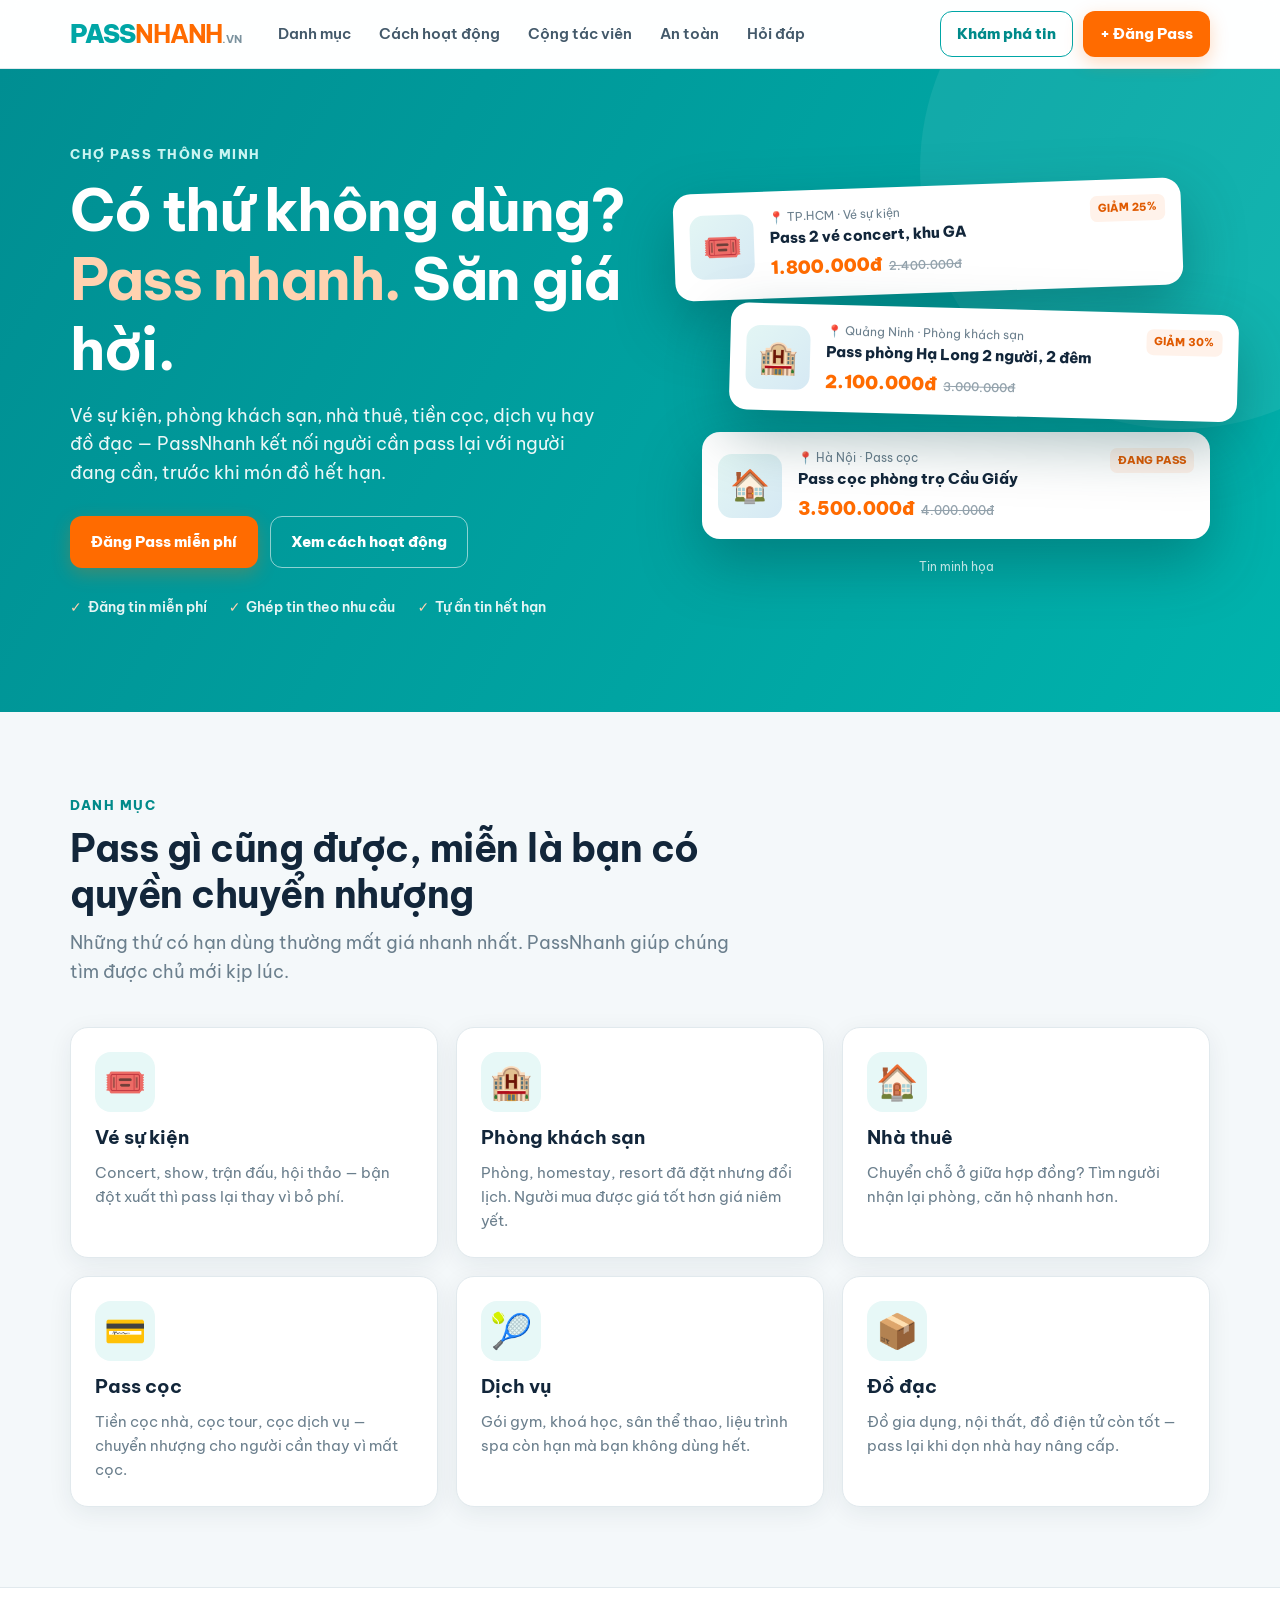
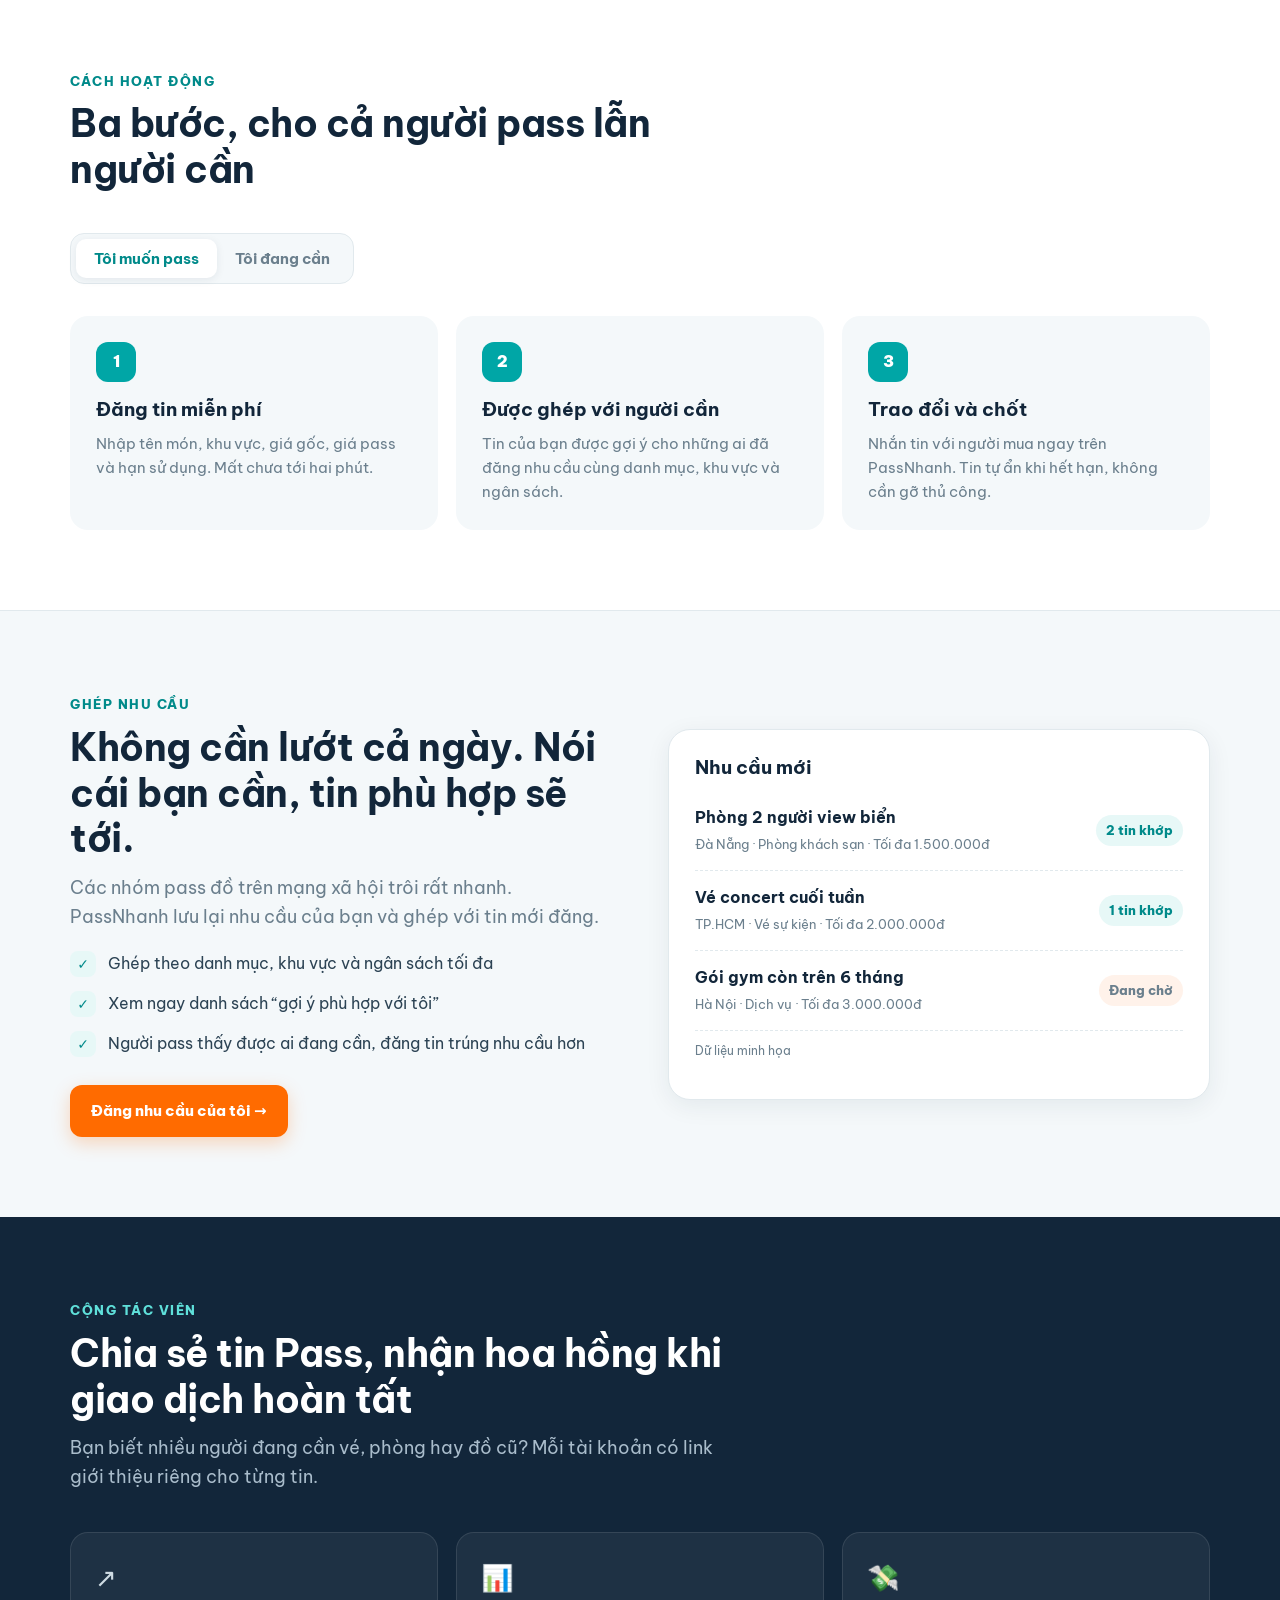
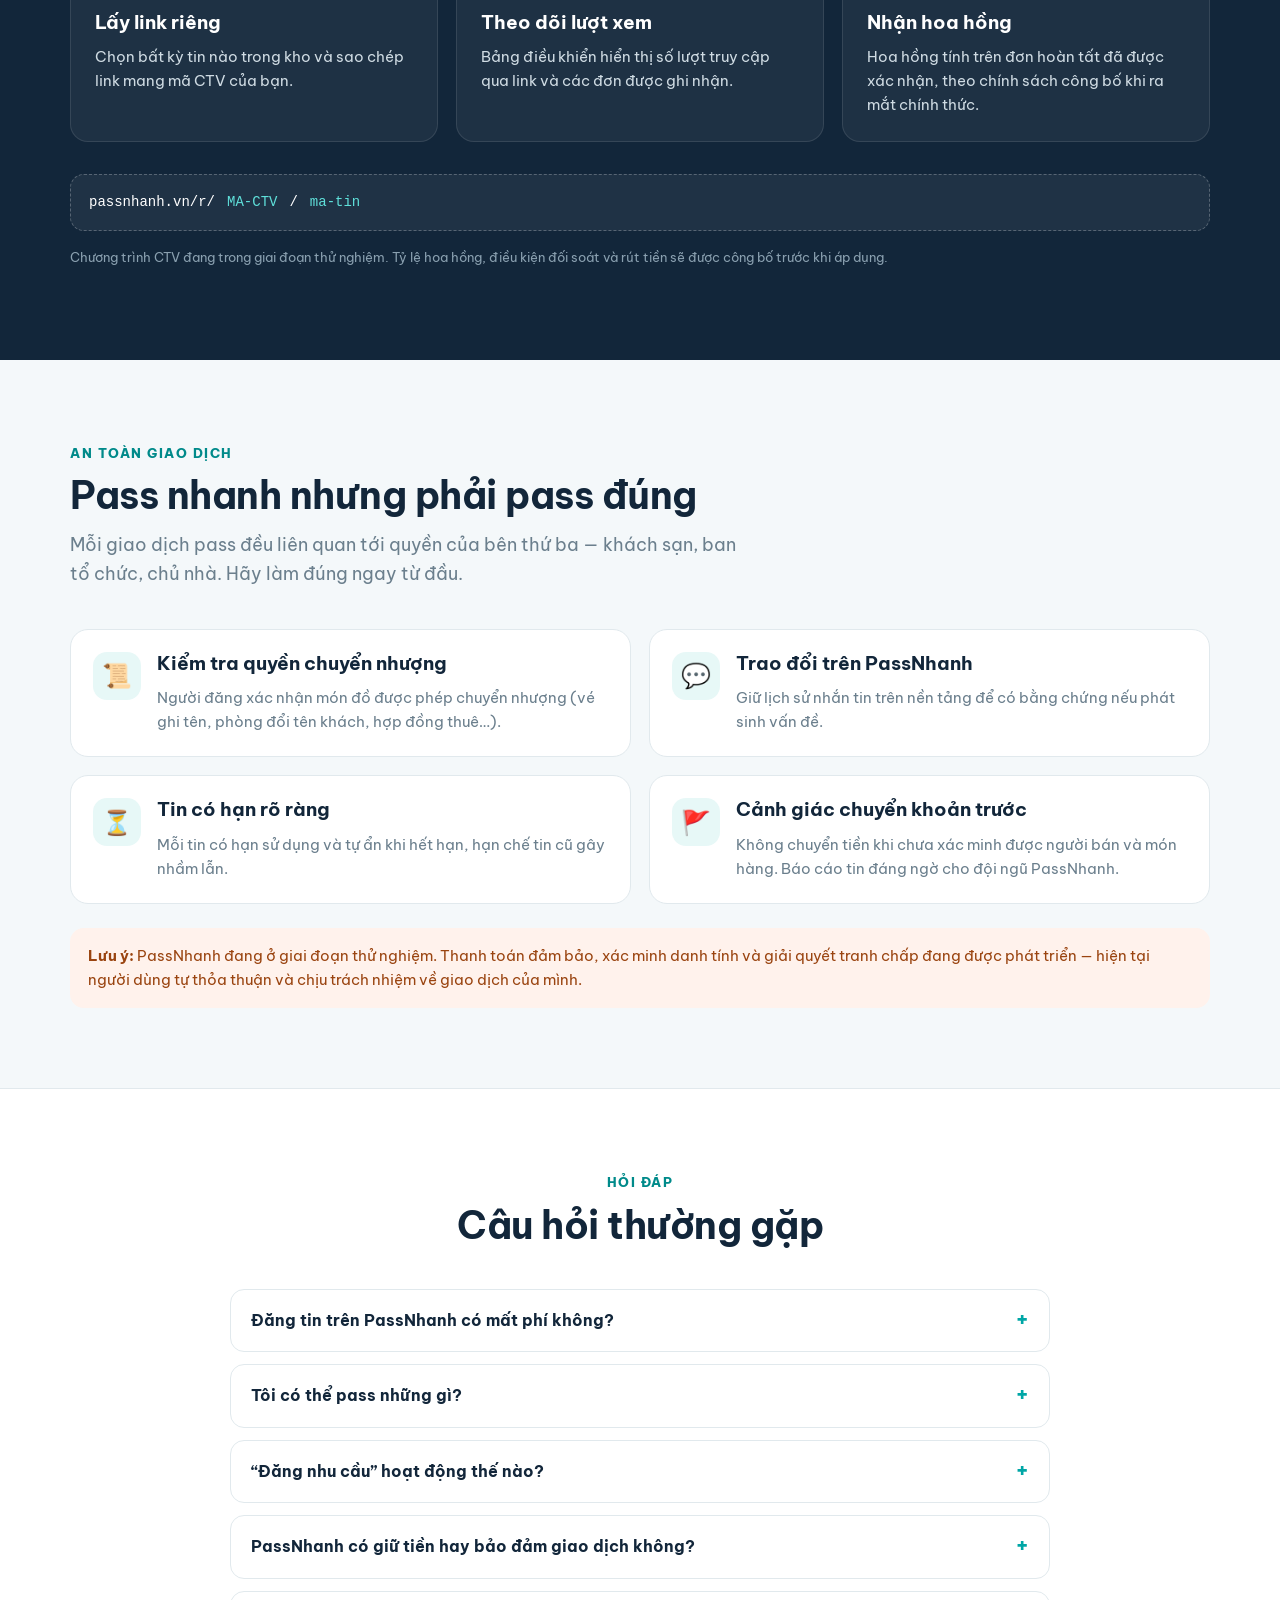
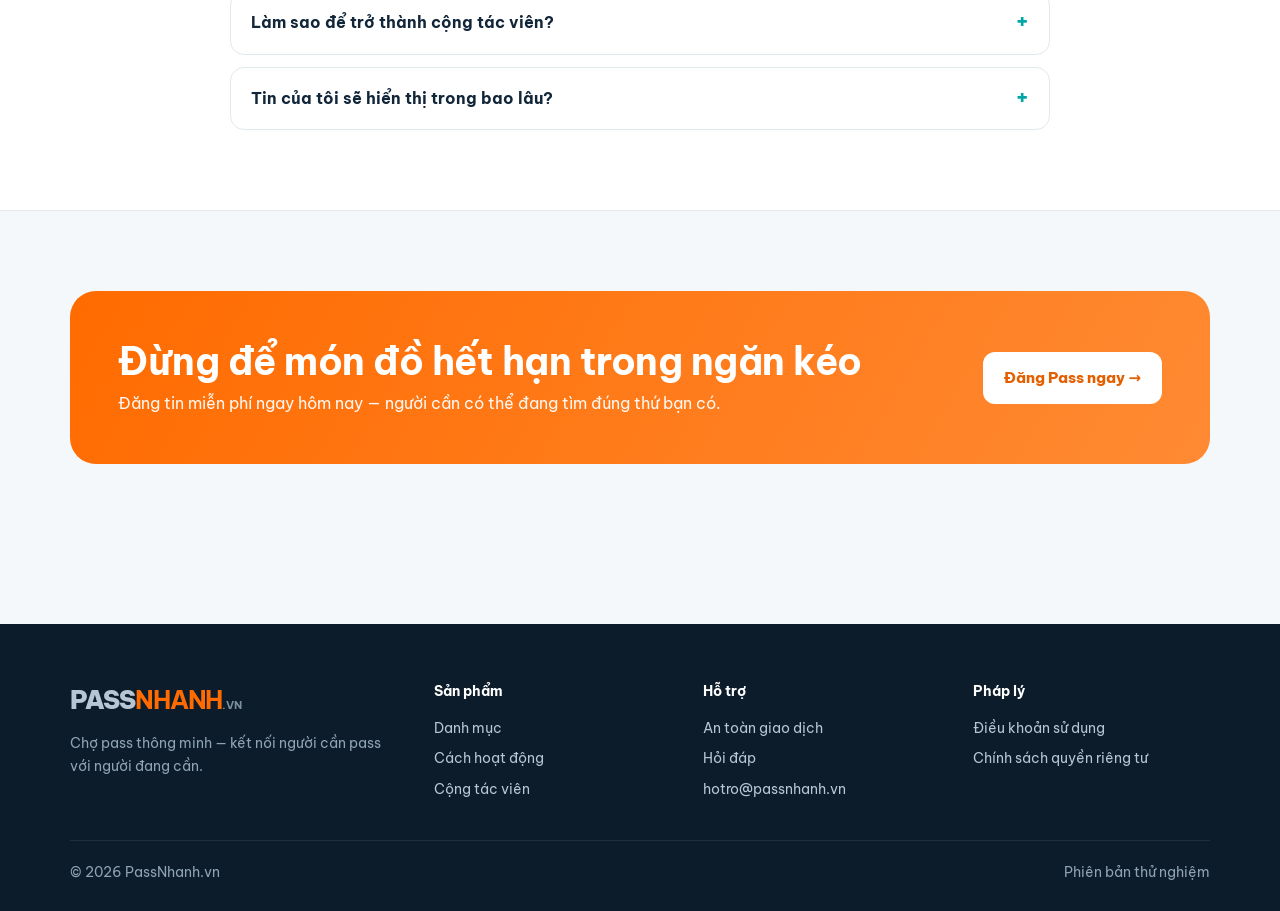
==== index.html @ 40adfe32 "Add PassNhanh.vn landing website (static HTML/CSS/JS) Separate marketing site for passnhanh.vn: home" ====
<!doctype html>
<html lang="vi">
<head>
  <meta charset="utf-8">
  <meta name="viewport" content="width=device-width, initial-scale=1">
  <title>PassNhanh.vn — Có thứ không dùng? Pass nhanh. Săn giá hời.</title>
  <meta name="description" content="PassNhanh.vn là chợ pass thông minh: pass vé sự kiện, phòng khách sạn, nhà thuê, tiền cọc, dịch vụ và đồ đạc. Đăng tin miễn phí, đăng nhu cầu để được ghép tin phù hợp.">
  <meta name="theme-color" content="#00a6a6">
  <link rel="canonical" href="https://passnhanh.vn/">
  <link rel="icon" href="assets/favicon.svg" type="image/svg+xml">

  <meta property="og:type" content="website">
  <meta property="og:locale" content="vi_VN">
  <meta property="og:site_name" content="PassNhanh.vn">
  <meta property="og:title" content="PassNhanh.vn — Có thứ không dùng? Pass nhanh.">
  <meta property="og:description" content="Pass vé, phòng, nhà thuê, tiền cọc, dịch vụ và đồ đạc. Đăng tin miễn phí, săn giá hời.">
  <meta property="og:url" content="https://passnhanh.vn/">

  <link rel="preconnect" href="https://fonts.googleapis.com">
  <link rel="preconnect" href="https://fonts.gstatic.com" crossorigin>
  <link href="https://fonts.googleapis.com/css2?family=Be+Vietnam+Pro:wght@400;600;700;800;900&display=swap" rel="stylesheet">
  <link rel="stylesheet" href="assets/styles.css">

  <script type="application/ld+json">
  {
    "@context": "https://schema.org",
    "@type": "WebSite",
    "name": "PassNhanh.vn",
    "url": "https://passnhanh.vn/",
    "inLanguage": "vi"
  }
  </script>
</head>
<body>

<header class="site-header" id="top">
  <div class="container">
    <a class="logo" href="#top" aria-label="PassNhanh.vn — về đầu trang">PASS<b>NHANH</b><small>.VN</small></a>
    <nav class="nav" id="nav" aria-label="Điều hướng chính">
      <a href="#danh-muc">Danh mục</a>
      <a href="#cach-hoat-dong">Cách hoạt động</a>
      <a href="#ctv">Cộng tác viên</a>
      <a href="#an-toan">An toàn</a>
      <a href="#hoi-dap">Hỏi đáp</a>
      <a class="btn btn-primary nav-cta js-app-link" data-path="/" href="#">Vào chợ Pass</a>
    </nav>
    <div class="header-cta">
      <a class="btn btn-outline js-app-link" data-path="/" href="#">Khám phá tin</a>
      <a class="btn btn-primary js-app-link" data-path="/" href="#">+ Đăng Pass</a>
    </div>
    <button class="menu-toggle" id="menuToggle" aria-label="Mở menu" aria-expanded="false" aria-controls="nav">
      <svg width="26" height="26" viewBox="0 0 24 24" fill="none" stroke="currentColor" stroke-width="2" stroke-linecap="round"><path d="M4 7h16M4 12h16M4 17h16"/></svg>
    </button>
  </div>
</header>

<main>
  <!-- Hero -->
  <section class="hero">
    <div class="container">
      <div>
        <span class="eyebrow">Chợ pass thông minh</span>
        <h1>Có thứ không dùng?<br><span>Pass nhanh.</span> Săn giá hời.</h1>
        <p class="lead">Vé sự kiện, phòng khách sạn, nhà thuê, tiền cọc, dịch vụ hay đồ đạc — PassNhanh kết nối người cần pass lại với người đang cần, trước khi món đồ hết hạn.</p>
        <div class="hero-actions">
          <a class="btn btn-primary js-app-link" data-path="/" href="#">Đăng Pass miễn phí</a>
          <a class="btn btn-ghost-light" href="#cach-hoat-dong">Xem cách hoạt động</a>
        </div>
        <ul class="hero-points">
          <li>Đăng tin miễn phí</li>
          <li>Ghép tin theo nhu cầu</li>
          <li>Tự ẩn tin hết hạn</li>
        </ul>
      </div>

      <div class="hero-visual" aria-hidden="true">
        <div class="mock-card tilt">
          <div class="mock-row">
            <div class="mock-icon">🎟️</div>
            <div>
              <div class="mock-meta">📍 TP.HCM · Vé sự kiện</div>
              <div class="mock-title">Pass 2 vé concert, khu GA</div>
              <div class="mock-price">1.800.000đ<s>2.400.000đ</s></div>
            </div>
            <span class="mock-badge">GIẢM 25%</span>
          </div>
        </div>
        <div class="mock-card tilt2">
          <div class="mock-row">
            <div class="mock-icon">🏨</div>
            <div>
              <div class="mock-meta">📍 Quảng Ninh · Phòng khách sạn</div>
              <div class="mock-title">Pass phòng Hạ Long 2 người, 2 đêm</div>
              <div class="mock-price">2.100.000đ<s>3.000.000đ</s></div>
            </div>
            <span class="mock-badge">GIẢM 30%</span>
          </div>
        </div>
        <div class="mock-card">
          <div class="mock-row">
            <div class="mock-icon">🏠</div>
            <div>
              <div class="mock-meta">📍 Hà Nội · Pass cọc</div>
              <div class="mock-title">Pass cọc phòng trọ Cầu Giấy</div>
              <div class="mock-price">3.500.000đ<s>4.000.000đ</s></div>
            </div>
            <span class="mock-badge">ĐANG PASS</span>
          </div>
        </div>
        <p class="mock-note">Tin minh họa</p>
      </div>
    </div>
  </section>

  <!-- Categories -->
  <section class="section" id="danh-muc">
    <div class="container">
      <div class="section-head">
        <span class="eyebrow">Danh mục</span>
        <h2>Pass gì cũng được, miễn là bạn có quyền chuyển nhượng</h2>
        <p class="lead">Những thứ có hạn dùng thường mất giá nhanh nhất. PassNhanh giúp chúng tìm được chủ mới kịp lúc.</p>
      </div>
      <div class="cat-grid">
        <article class="cat-card">
          <div class="cat-emoji">🎟️</div>
          <h3>Vé sự kiện</h3>
          <p>Concert, show, trận đấu, hội thảo — bận đột xuất thì pass lại thay vì bỏ phí.</p>
        </article>
        <article class="cat-card">
          <div class="cat-emoji">🏨</div>
          <h3>Phòng khách sạn</h3>
          <p>Phòng, homestay, resort đã đặt nhưng đổi lịch. Người mua được giá tốt hơn giá niêm yết.</p>
        </article>
        <article class="cat-card">
          <div class="cat-emoji">🏠</div>
          <h3>Nhà thuê</h3>
          <p>Chuyển chỗ ở giữa hợp đồng? Tìm người nhận lại phòng, căn hộ nhanh hơn.</p>
        </article>
        <article class="cat-card">
          <div class="cat-emoji">💳</div>
          <h3>Pass cọc</h3>
          <p>Tiền cọc nhà, cọc tour, cọc dịch vụ — chuyển nhượng cho người cần thay vì mất cọc.</p>
        </article>
        <article class="cat-card">
          <div class="cat-emoji">🎾</div>
          <h3>Dịch vụ</h3>
          <p>Gói gym, khoá học, sân thể thao, liệu trình spa còn hạn mà bạn không dùng hết.</p>
        </article>
        <article class="cat-card">
          <div class="cat-emoji">📦</div>
          <h3>Đồ đạc</h3>
          <p>Đồ gia dụng, nội thất, đồ điện tử còn tốt — pass lại khi dọn nhà hay nâng cấp.</p>
        </article>
      </div>
    </div>
  </section>

  <!-- How it works -->
  <section class="section section-alt" id="cach-hoat-dong">
    <div class="container">
      <div class="section-head">
        <span class="eyebrow">Cách hoạt động</span>
        <h2>Ba bước, cho cả người pass lẫn người cần</h2>
      </div>
      <div class="tabs" role="tablist" aria-label="Vai trò">
        <button class="tab" role="tab" id="tab-seller" aria-selected="true" aria-controls="panel-seller">Tôi muốn pass</button>
        <button class="tab" role="tab" id="tab-buyer" aria-selected="false" aria-controls="panel-buyer" tabindex="-1">Tôi đang cần</button>
      </div>
      <div class="steps" role="tabpanel" id="panel-seller" aria-labelledby="tab-seller">
        <div class="step">
          <h3>Đăng tin miễn phí</h3>
          <p>Nhập tên món, khu vực, giá gốc, giá pass và hạn sử dụng. Mất chưa tới hai phút.</p>
        </div>
        <div class="step">
          <h3>Được ghép với người cần</h3>
          <p>Tin của bạn được gợi ý cho những ai đã đăng nhu cầu cùng danh mục, khu vực và ngân sách.</p>
        </div>
        <div class="step">
          <h3>Trao đổi và chốt</h3>
          <p>Nhắn tin với người mua ngay trên PassNhanh. Tin tự ẩn khi hết hạn, không cần gỡ thủ công.</p>
        </div>
      </div>
      <div class="steps" role="tabpanel" id="panel-buyer" aria-labelledby="tab-buyer" hidden>
        <div class="step">
          <h3>Tìm theo danh mục</h3>
          <p>Lọc theo loại, khu vực và giá. Mỗi tin hiển thị rõ giá gốc, giá pass và mức giảm.</p>
        </div>
        <div class="step">
          <h3>Đăng “Tôi đang cần”</h3>
          <p>Chưa thấy món ưng ý? Để lại nhu cầu và ngân sách — hệ thống sẽ gợi ý khi có tin khớp.</p>
        </div>
        <div class="step">
          <h3>Kiểm tra rồi nhận</h3>
          <p>Hỏi kỹ người bán, xác nhận điều kiện chuyển nhượng trước khi giao dịch.</p>
        </div>
      </div>
    </div>
  </section>

  <!-- Demand matching -->
  <section class="section">
    <div class="container split">
      <div>
        <span class="eyebrow">Ghép nhu cầu</span>
        <h2>Không cần lướt cả ngày. Nói cái bạn cần, tin phù hợp sẽ tới.</h2>
        <p class="lead">Các nhóm pass đồ trên mạng xã hội trôi rất nhanh. PassNhanh lưu lại nhu cầu của bạn và ghép với tin mới đăng.</p>
        <ul class="check-list">
          <li>Ghép theo danh mục, khu vực và ngân sách tối đa</li>
          <li>Xem ngay danh sách “gợi ý phù hợp với tôi”</li>
          <li>Người pass thấy được ai đang cần, đăng tin trúng nhu cầu hơn</li>
        </ul>
        <a class="btn btn-primary js-app-link" data-path="/" href="#">Đăng nhu cầu của tôi →</a>
      </div>
      <div class="panel" aria-label="Ví dụ nhu cầu">
        <h3>Nhu cầu mới</h3>
        <div class="demand-item">
          <div><strong>Phòng 2 người view biển</strong><span>Đà Nẵng · Phòng khách sạn · Tối đa 1.500.000đ</span></div>
          <span class="match-pill ok">2 tin khớp</span>
        </div>
        <div class="demand-item">
          <div><strong>Vé concert cuối tuần</strong><span>TP.HCM · Vé sự kiện · Tối đa 2.000.000đ</span></div>
          <span class="match-pill ok">1 tin khớp</span>
        </div>
        <div class="demand-item">
          <div><strong>Gói gym còn trên 6 tháng</strong><span>Hà Nội · Dịch vụ · Tối đa 3.000.000đ</span></div>
          <span class="match-pill">Đang chờ</span>
        </div>
        <p class="mock-meta" style="margin-top:10px">Dữ liệu minh họa</p>
      </div>
    </div>
  </section>

  <!-- Affiliate -->
  <section class="section aff" id="ctv">
    <div class="container">
      <div class="section-head">
        <span class="eyebrow">Cộng tác viên</span>
        <h2>Chia sẻ tin Pass, nhận hoa hồng khi giao dịch hoàn tất</h2>
        <p class="lead">Bạn biết nhiều người đang cần vé, phòng hay đồ cũ? Mỗi tài khoản có link giới thiệu riêng cho từng tin.</p>
      </div>
      <div class="aff-grid">
        <div class="aff-card">
          <div class="aff-icon">↗</div>
          <h3>Lấy link riêng</h3>
          <p>Chọn bất kỳ tin nào trong kho và sao chép link mang mã CTV của bạn.</p>
        </div>
        <div class="aff-card">
          <div class="aff-icon">📊</div>
          <h3>Theo dõi lượt xem</h3>
          <p>Bảng điều khiển hiển thị số lượt truy cập qua link và các đơn được ghi nhận.</p>
        </div>
        <div class="aff-card">
          <div class="aff-icon">💸</div>
          <h3>Nhận hoa hồng</h3>
          <p>Hoa hồng tính trên đơn hoàn tất đã được xác nhận, theo chính sách công bố khi ra mắt chính thức.</p>
        </div>
      </div>
      <div class="linkbox">passnhanh.vn/r/<span>MA-CTV</span>/<span>ma-tin</span></div>
      <p class="fineprint">Chương trình CTV đang trong giai đoạn thử nghiệm. Tỷ lệ hoa hồng, điều kiện đối soát và rút tiền sẽ được công bố trước khi áp dụng.</p>
    </div>
  </section>

  <!-- Safety -->
  <section class="section" id="an-toan">
    <div class="container">
      <div class="section-head">
        <span class="eyebrow">An toàn giao dịch</span>
        <h2>Pass nhanh nhưng phải pass đúng</h2>
        <p class="lead">Mỗi giao dịch pass đều liên quan tới quyền của bên thứ ba — khách sạn, ban tổ chức, chủ nhà. Hãy làm đúng ngay từ đầu.</p>
      </div>
      <div class="safety-grid">
        <div class="safety-card">
          <div class="ico">📜</div>
          <div><h3>Kiểm tra quyền chuyển nhượng</h3><p>Người đăng xác nhận món đồ được phép chuyển nhượng (vé ghi tên, phòng đổi tên khách, hợp đồng thuê…).</p></div>
        </div>
        <div class="safety-card">
          <div class="ico">💬</div>
          <div><h3>Trao đổi trên PassNhanh</h3><p>Giữ lịch sử nhắn tin trên nền tảng để có bằng chứng nếu phát sinh vấn đề.</p></div>
        </div>
        <div class="safety-card">
          <div class="ico">⏳</div>
          <div><h3>Tin có hạn rõ ràng</h3><p>Mỗi tin có hạn sử dụng và tự ẩn khi hết hạn, hạn chế tin cũ gây nhầm lẫn.</p></div>
        </div>
        <div class="safety-card">
          <div class="ico">🚩</div>
          <div><h3>Cảnh giác chuyển khoản trước</h3><p>Không chuyển tiền khi chưa xác minh được người bán và món hàng. Báo cáo tin đáng ngờ cho đội ngũ PassNhanh.</p></div>
        </div>
      </div>
      <div class="notice"><strong>Lưu ý:</strong> PassNhanh đang ở giai đoạn thử nghiệm. Thanh toán đảm bảo, xác minh danh tính và giải quyết tranh chấp đang được phát triển — hiện tại người dùng tự thỏa thuận và chịu trách nhiệm về giao dịch của mình.</div>
    </div>
  </section>

  <!-- FAQ -->
  <section class="section section-alt" id="hoi-dap">
    <div class="container">
      <div class="section-head center">
        <span class="eyebrow">Hỏi đáp</span>
        <h2>Câu hỏi thường gặp</h2>
      </div>
      <div class="faq">
        <details>
          <summary>Đăng tin trên PassNhanh có mất phí không?</summary>
          <p>Không. Đăng tin pass và đăng nhu cầu đều miễn phí.</p>
        </details>
        <details>
          <summary>Tôi có thể pass những gì?</summary>
          <p>Vé sự kiện, phòng khách sạn, nhà thuê, tiền cọc, dịch vụ còn hạn và đồ đạc — với điều kiện bạn sở hữu hoặc được chủ sở hữu cho phép, và món đó được phép chuyển nhượng theo điều khoản của bên cung cấp.</p>
        </details>
        <details>
          <summary>“Đăng nhu cầu” hoạt động thế nào?</summary>
          <p>Bạn chọn danh mục, khu vực và ngân sách tối đa. Khi có tin cùng danh mục, cùng khu vực và nằm trong ngân sách, tin đó sẽ xuất hiện trong mục gợi ý phù hợp của bạn.</p>
        </details>
        <details>
          <summary>PassNhanh có giữ tiền hay bảo đảm giao dịch không?</summary>
          <p>Chưa. Ở giai đoạn thử nghiệm, PassNhanh chỉ kết nối người mua và người bán. Thanh toán đảm bảo đang được phát triển và sẽ được thông báo khi sẵn sàng.</p>
        </details>
        <details>
          <summary>Làm sao để trở thành cộng tác viên?</summary>
          <p>Tạo tài khoản, vào mục CTV / Affiliate để lấy link giới thiệu riêng cho từng tin. Chính sách hoa hồng chính thức sẽ được công bố trước khi áp dụng.</p>
        </details>
        <details>
          <summary>Tin của tôi sẽ hiển thị trong bao lâu?</summary>
          <p>Đến hạn sử dụng / hạn đăng bạn chọn khi tạo tin. Sau thời điểm đó tin tự động ẩn khỏi kết quả tìm kiếm.</p>
        </details>
      </div>
    </div>
  </section>

  <!-- CTA -->
  <section class="section">
    <div class="container">
      <div class="cta-band">
        <div>
          <h2>Đừng để món đồ hết hạn trong ngăn kéo</h2>
          <p>Đăng tin miễn phí ngay hôm nay — người cần có thể đang tìm đúng thứ bạn có.</p>
        </div>
        <a class="btn btn-light js-app-link" data-path="/" href="#">Đăng Pass ngay →</a>
      </div>
    </div>
  </section>
</main>

<footer class="site-footer">
  <div class="container">
    <div class="footer-grid">
      <div>
        <a class="logo" href="#top">PASS<b>NHANH</b><small>.VN</small></a>
        <p style="margin-top:12px">Chợ pass thông minh — kết nối người cần pass với người đang cần.</p>
      </div>
      <div>
        <h4>Sản phẩm</h4>
        <ul>
          <li><a href="#danh-muc">Danh mục</a></li>
          <li><a href="#cach-hoat-dong">Cách hoạt động</a></li>
          <li><a href="#ctv">Cộng tác viên</a></li>
        </ul>
      </div>
      <div>
        <h4>Hỗ trợ</h4>
        <ul>
          <li><a href="#an-toan">An toàn giao dịch</a></li>
          <li><a href="#hoi-dap">Hỏi đáp</a></li>
          <li><a href="mailto:hotro@passnhanh.vn">hotro@passnhanh.vn</a></li>
        </ul>
      </div>
      <div>
        <h4>Pháp lý</h4>
        <ul>
          <li><a href="dieu-khoan.html">Điều khoản sử dụng</a></li>
          <li><a href="quyen-rieng-tu.html">Chính sách quyền riêng tư</a></li>
        </ul>
      </div>
    </div>
    <div class="footer-bottom">
      <span>© <span id="year">2026</span> PassNhanh.vn</span>
      <span>Phiên bản thử nghiệm</span>
    </div>
  </div>
</footer>

<script src="assets/main.js" defer></script>
</body>
</html>
---- assets/styles.css ----
:root {
  --teal: #00a6a6;
  --teal-dark: #008a8a;
  --teal-soft: #e7f8f7;
  --dark: #12263a;
  --text: #2c4354;
  --muted: #6b7f8d;
  --orange: #ff6b00;
  --orange-dark: #e55f00;
  --bg: #f4f8fa;
  --card: #ffffff;
  --line: #e1e9ed;
  --radius: 18px;
  --shadow: 0 6px 24px rgba(21, 43, 59, 0.07);
  --max: 1180px;
}

* { box-sizing: border-box; }
html { scroll-behavior: smooth; scroll-padding-top: 80px; }
body {
  margin: 0;
  font-family: "Be Vietnam Pro", Inter, system-ui, "Segoe UI", Arial, sans-serif;
  color: var(--text);
  background: var(--bg);
  line-height: 1.6;
  -webkit-font-smoothing: antialiased;
}
img, svg { max-width: 100%; display: block; }
a { color: var(--teal-dark); }
h1, h2, h3 { color: var(--dark); line-height: 1.2; margin: 0 0 12px; }
h2 { font-size: clamp(26px, 3.4vw, 38px); letter-spacing: -0.5px; }
h3 { font-size: 19px; }
p { margin: 0 0 12px; }

.container { max-width: var(--max); margin: 0 auto; padding: 0 20px; }
.section { padding: 80px 0; }
.section-alt { background: #fff; border-top: 1px solid var(--line); border-bottom: 1px solid var(--line); }
.section-head { max-width: 680px; margin-bottom: 40px; }
.section-head.center { margin-left: auto; margin-right: auto; text-align: center; }
.eyebrow {
  display: inline-block;
  font-size: 13px; font-weight: 800; letter-spacing: 1.5px; text-transform: uppercase;
  color: var(--teal-dark); margin-bottom: 10px;
}
.lead { font-size: 18px; color: var(--muted); }

/* Buttons */
.btn {
  display: inline-flex; align-items: center; justify-content: center; gap: 8px;
  border-radius: 12px; padding: 13px 20px; font-weight: 800; font-size: 15px;
  text-decoration: none; border: 1px solid transparent; cursor: pointer;
  transition: background .15s, transform .15s, box-shadow .15s;
  font-family: inherit;
}
.btn:hover { transform: translateY(-1px); }
.btn-primary { background: var(--orange); color: #fff; box-shadow: 0 6px 18px rgba(255, 107, 0, .25); }
.btn-primary:hover { background: var(--orange-dark); }
.btn-outline { background: #fff; color: var(--teal-dark); border-color: var(--teal); }
.btn-outline:hover { background: var(--teal-soft); }
.btn-light { background: #fff; color: var(--dark); }
.btn-ghost-light { background: transparent; color: #fff; border-color: rgba(255,255,255,.55); }
.btn-ghost-light:hover { background: rgba(255,255,255,.1); }

/* Header */
.site-header {
  position: sticky; top: 0; z-index: 20;
  background: rgba(255, 255, 255, .92);
  backdrop-filter: saturate(160%) blur(10px);
  border-bottom: 1px solid var(--line);
}
.site-header .container { display: flex; align-items: center; gap: 24px; height: 68px; }
.logo { font-size: 25px; font-weight: 900; letter-spacing: -1.2px; color: var(--teal); text-decoration: none; white-space: nowrap; }
.logo b { color: var(--orange); }
.logo small { font-size: 11px; color: #7b929e; letter-spacing: 0; font-weight: 700; }
.nav { display: flex; gap: 4px; flex: 1; }
.nav a { color: #43596a; text-decoration: none; padding: 8px 12px; border-radius: 10px; font-weight: 600; font-size: 15px; }
.nav a:hover { background: var(--teal-soft); color: var(--teal-dark); }
.nav .nav-cta { display: none; }
.header-cta { display: flex; gap: 10px; }
.header-cta .btn { padding: 10px 16px; }
.menu-toggle { display: none; margin-left: auto; background: none; border: 0; padding: 8px; cursor: pointer; color: var(--dark); }

/* Hero */
.hero { background: linear-gradient(120deg, #008e92 0%, #00b3ad 100%); color: #fff; overflow: hidden; position: relative; }
.hero::after {
  content: ""; position: absolute; right: -160px; top: -160px; width: 520px; height: 520px;
  border-radius: 50%; background: rgba(255,255,255,.07); pointer-events: none;
}
.hero .container { display: grid; grid-template-columns: 1.15fr 1fr; gap: 48px; align-items: center; padding-top: 72px; padding-bottom: 80px; position: relative; z-index: 1; }
.hero .eyebrow { color: #c9f4f1; }
.hero h1 { color: #fff; font-size: clamp(34px, 5vw, 58px); letter-spacing: -1.5px; margin-bottom: 18px; }
.hero h1 span { color: #ffd2b0; }
.hero p.lead { color: rgba(255,255,255,.92); max-width: 540px; }
.hero-actions { display: flex; gap: 12px; flex-wrap: wrap; margin-top: 28px; }
.hero-points { display: flex; gap: 22px; flex-wrap: wrap; margin-top: 28px; padding: 0; list-style: none; font-size: 14px; font-weight: 600; color: rgba(255,255,255,.9); }
.hero-points li::before { content: "✓"; margin-right: 6px; color: #ffd2b0; font-weight: 900; }

.hero-visual { position: relative; }
.mock-card {
  background: #fff; color: var(--text); border-radius: var(--radius); box-shadow: 0 24px 60px rgba(0, 60, 64, .35);
  overflow: hidden;
}
.mock-card + .mock-card { margin-top: 16px; }
.mock-card.tilt { transform: rotate(-2deg) translateX(-28px); }
.mock-card.tilt2 { transform: rotate(1.5deg) translateX(28px); }
.mock-row { display: flex; gap: 16px; align-items: center; padding: 16px; }
.mock-icon { width: 64px; height: 64px; border-radius: 14px; background: linear-gradient(135deg, #e3f6f4, #d6e9f4); display: grid; place-items: center; font-size: 32px; flex: none; }
.mock-row > div:not(.mock-icon) { min-width: 0; }
.mock-meta { font-size: 12px; color: var(--muted); }
.mock-title { font-weight: 800; color: var(--dark); font-size: 15px; line-height: 1.3; margin: 2px 0 6px; }
.mock-price { font-weight: 900; color: var(--orange); font-size: 18px; }
.mock-price s { color: #93a2ac; font-weight: 500; font-size: 12px; margin-left: 6px; }
.mock-badge { margin-left: auto; align-self: flex-start; background: #fff2ea; color: #e05a00; font-size: 11px; font-weight: 800; padding: 4px 8px; border-radius: 7px; white-space: nowrap; }
.mock-note { text-align: center; font-size: 12px; color: rgba(255,255,255,.75); margin-top: 18px; }

/* Categories */
.cat-grid { display: grid; grid-template-columns: repeat(3, 1fr); gap: 18px; }
.cat-card {
  background: var(--card); border: 1px solid var(--line); border-radius: var(--radius);
  padding: 24px; box-shadow: var(--shadow); transition: transform .15s, border-color .15s;
}
.cat-card:hover { transform: translateY(-3px); border-color: var(--teal); }
.cat-emoji { font-size: 34px; width: 60px; height: 60px; display: grid; place-items: center; border-radius: 16px; background: var(--teal-soft); margin-bottom: 14px; }
.cat-card p { color: var(--muted); font-size: 15px; margin: 0; }

/* How it works */
.tabs { display: inline-flex; background: var(--bg); border: 1px solid var(--line); border-radius: 14px; padding: 5px; margin-bottom: 32px; }
.tab { border: 0; background: transparent; padding: 10px 18px; border-radius: 10px; font-weight: 700; color: var(--muted); cursor: pointer; font-family: inherit; font-size: 15px; }
.tab[aria-selected="true"] { background: #fff; color: var(--teal-dark); box-shadow: 0 2px 8px rgba(21,43,59,.08); }
.steps { display: grid; grid-template-columns: repeat(3, 1fr); gap: 18px; counter-reset: step; }
.steps[hidden] { display: none; }
.step { background: var(--bg); border-radius: var(--radius); padding: 26px; position: relative; }
.step::before {
  counter-increment: step; content: counter(step);
  display: grid; place-items: center; width: 40px; height: 40px; border-radius: 12px;
  background: var(--teal); color: #fff; font-weight: 900; margin-bottom: 16px;
}
.step p { color: var(--muted); font-size: 15px; margin: 0; }

/* Feature split */
.split { display: grid; grid-template-columns: 1fr 1fr; gap: 56px; align-items: center; }
.check-list { list-style: none; padding: 0; margin: 20px 0 28px; display: grid; gap: 14px; }
.check-list li { display: flex; gap: 12px; }
.check-list li::before {
  content: "✓"; flex: none; width: 26px; height: 26px; border-radius: 8px; display: grid; place-items: center;
  background: var(--teal-soft); color: var(--teal-dark); font-weight: 900; font-size: 14px;
}
.panel { background: #fff; border: 1px solid var(--line); border-radius: 22px; padding: 26px; box-shadow: var(--shadow); }
.demand-item { display: flex; justify-content: space-between; gap: 12px; padding: 14px 0; border-bottom: 1px dashed var(--line); }
.demand-item:last-child { border-bottom: 0; }
.demand-item strong { color: var(--dark); display: block; }
.demand-item span { font-size: 13px; color: var(--muted); }
.match-pill { align-self: center; white-space: nowrap; font-size: 12px; font-weight: 800; padding: 5px 10px; border-radius: 20px; background: #fff2ea; color: #e05a00; }
.match-pill.ok { background: var(--teal-soft); color: var(--teal-dark); }

/* Affiliate */
.aff { background: var(--dark); color: #cfdbe3; }
.aff h2 { color: #fff; }
.aff .eyebrow { color: #5fe0da; }
.aff .lead { color: #a9bccb; }
.aff-grid { display: grid; grid-template-columns: repeat(3, 1fr); gap: 18px; margin-top: 8px; }
.aff-card { background: rgba(255,255,255,.05); border: 1px solid rgba(255,255,255,.1); border-radius: var(--radius); padding: 24px; }
.aff-card h3 { color: #fff; }
.aff-card p { font-size: 15px; margin: 0; }
.aff-icon { font-size: 26px; margin-bottom: 12px; }
.linkbox { margin-top: 32px; display: flex; gap: 12px; align-items: center; flex-wrap: wrap; background: rgba(255,255,255,.06); border: 1px dashed rgba(255,255,255,.25); border-radius: 14px; padding: 16px 18px; font-family: ui-monospace, Consolas, monospace; font-size: 14px; color: #fff; }
.linkbox span { color: #5fe0da; }
.aff .fineprint { font-size: 13px; color: #8aa0b0; margin-top: 16px; }

/* Safety */
.safety-grid { display: grid; grid-template-columns: repeat(2, 1fr); gap: 18px; }
.safety-card { display: flex; gap: 16px; background: #fff; border: 1px solid var(--line); border-radius: var(--radius); padding: 22px; }
.safety-card .ico { flex: none; font-size: 24px; width: 48px; height: 48px; border-radius: 14px; display: grid; place-items: center; background: var(--teal-soft); }
.safety-card p { color: var(--muted); font-size: 15px; margin: 0; }
.notice { margin-top: 24px; padding: 16px 18px; border-radius: 14px; background: #fff2ec; color: #9a4410; font-size: 15px; }

/* FAQ */
.faq { max-width: 820px; margin: 0 auto; display: grid; gap: 12px; }
.faq details { background: #fff; border: 1px solid var(--line); border-radius: 14px; padding: 4px 20px; }
.faq details[open] { border-color: var(--teal); }
.faq summary { cursor: pointer; list-style: none; font-weight: 700; color: var(--dark); padding: 14px 0; display: flex; justify-content: space-between; gap: 16px; }
.faq summary::-webkit-details-marker { display: none; }
.faq summary::after { content: "+"; font-size: 22px; line-height: 1; color: var(--teal); transition: transform .2s; }
.faq details[open] summary::after { transform: rotate(45deg); }
.faq details p { color: var(--muted); padding-bottom: 8px; }

/* CTA */
.cta-band { background: linear-gradient(120deg, #ff6b00, #ff8a33); color: #fff; border-radius: 26px; padding: 48px; display: flex; justify-content: space-between; align-items: center; gap: 28px; flex-wrap: wrap; }
.cta-band h2 { color: #fff; margin-bottom: 6px; }
.cta-band p { margin: 0; opacity: .95; }
.cta-band .btn-light { color: var(--orange-dark); }

/* Footer */
.site-footer { background: #0d1c2b; color: #8ea3b3; padding: 56px 0 28px; margin-top: 80px; font-size: 14px; }
.footer-grid { display: grid; grid-template-columns: 1.4fr 1fr 1fr 1fr; gap: 32px; }
.site-footer h4 { color: #fff; font-size: 14px; margin: 0 0 14px; }
.site-footer ul { list-style: none; padding: 0; margin: 0; display: grid; gap: 8px; }
.site-footer a { color: #b6c6d2; text-decoration: none; }
.site-footer a:hover { color: #fff; }
.footer-bottom { border-top: 1px solid rgba(255,255,255,.08); margin-top: 40px; padding-top: 20px; display: flex; justify-content: space-between; gap: 12px; flex-wrap: wrap; }

/* Legal pages */
.doc { max-width: 820px; margin: 0 auto; padding: 56px 20px 0; }
.doc h1 { font-size: clamp(30px, 4vw, 42px); }
.doc h2 { font-size: 22px; margin-top: 32px; }
.doc .draft { background: #fff7e6; border: 1px solid #ffd99a; color: #8a5a00; padding: 14px 16px; border-radius: 12px; margin: 20px 0 28px; }
.doc li { margin-bottom: 6px; }

/* Responsive */
@media (max-width: 960px) {
  .nav, .header-cta { display: none; }
  .menu-toggle { display: block; }
  .site-header.open .nav {
    display: flex; flex-direction: column; position: absolute; top: 68px; left: 0; right: 0;
    background: #fff; padding: 12px 20px 20px; border-bottom: 1px solid var(--line); box-shadow: var(--shadow);
  }
  .site-header.open .nav .nav-cta { display: flex; margin-top: 8px; color: #fff; }
  .hero .container { grid-template-columns: minmax(0, 1fr); padding-top: 48px; padding-bottom: 56px; }
  .hero-visual { max-width: 460px; }
  .split { grid-template-columns: 1fr; gap: 32px; }
  .cat-grid, .aff-grid { grid-template-columns: repeat(2, 1fr); }
  .steps { grid-template-columns: 1fr; }
  .footer-grid { grid-template-columns: 1fr 1fr; }
}
@media (max-width: 600px) {
  .section { padding: 56px 0; }
  .container { padding: 0 16px; }
  .cat-grid, .aff-grid, .safety-grid { grid-template-columns: 1fr; }
  .mock-card.tilt, .mock-card.tilt2 { transform: none; }
  .mock-badge { display: none; }
  .hero-actions .btn { flex: 1 1 100%; }
  .tabs { display: flex; }
  .tab { flex: 1; padding: 10px 8px; }
  .cta-band { padding: 32px 24px; }
  .cta-band .btn { width: 100%; }
  .footer-grid { grid-template-columns: 1fr; }
}
@media (prefers-reduced-motion: reduce) {
  html { scroll-behavior: auto; }
  * { transition: none !important; }
}
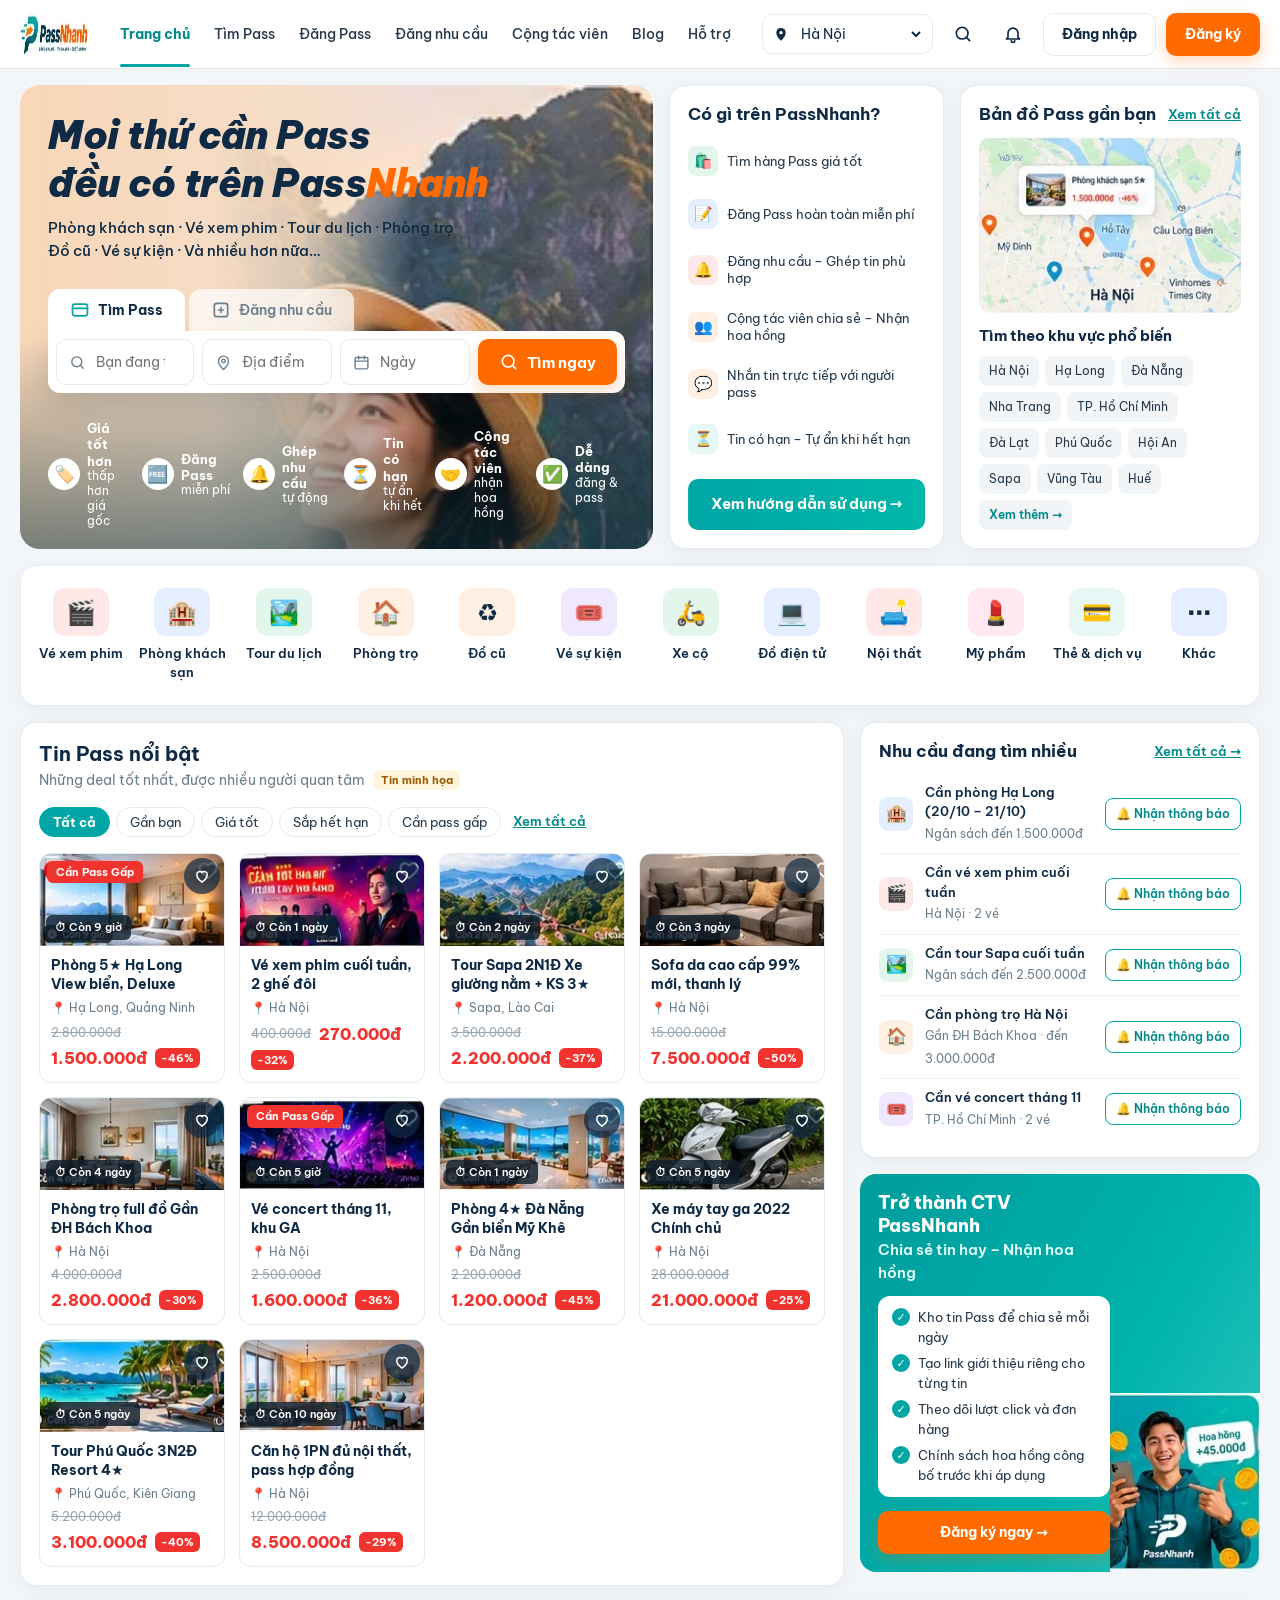
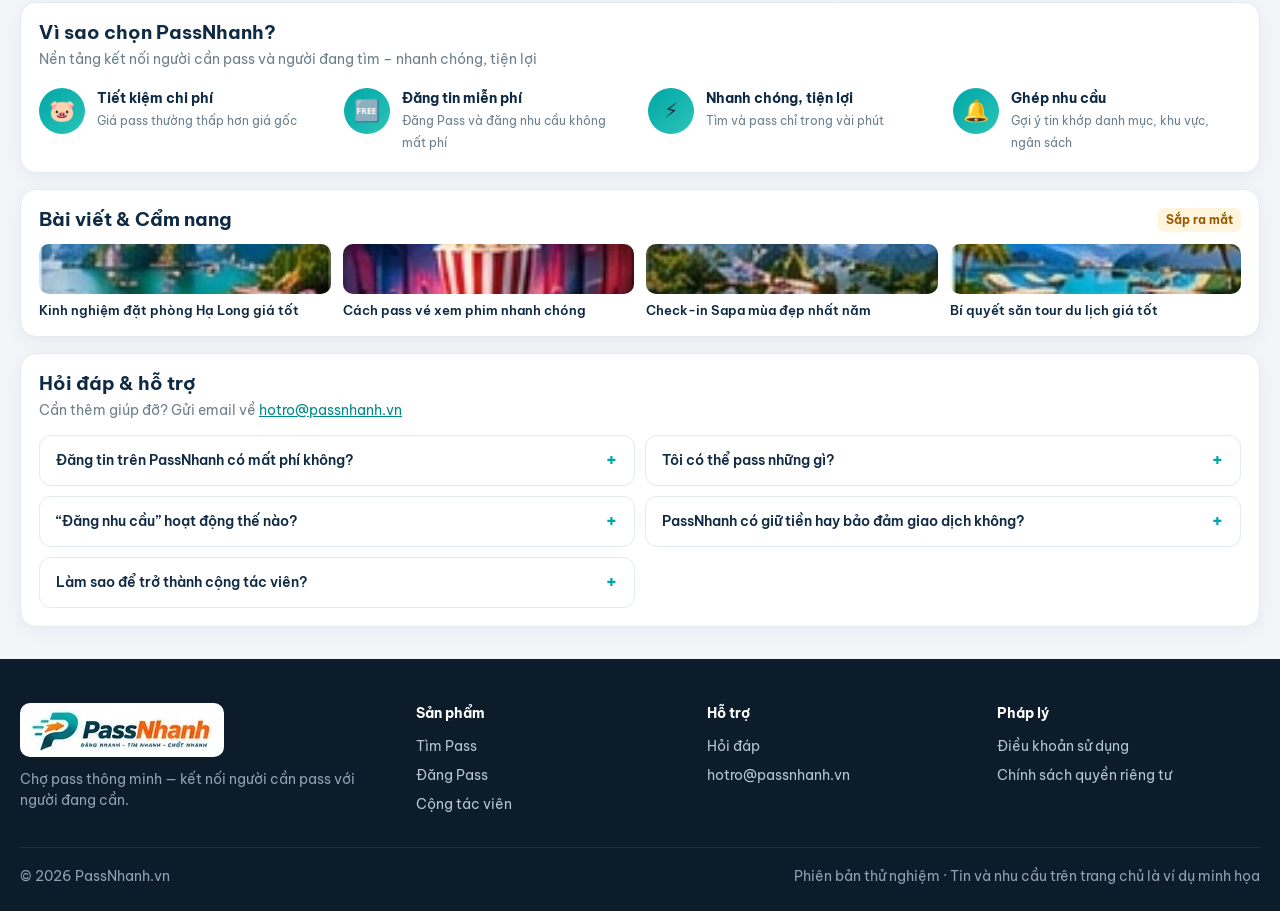
==== commit b22f304c: "Redesign home page to match the new marketplace mockup Header with city picker and auth buttons, her" ====
--- a/index.html
+++ b/index.html
@@ -3,8 +3,8 @@
 <head>
   <meta charset="utf-8">
   <meta name="viewport" content="width=device-width, initial-scale=1">
-  <title>PassNhanh.vn — Có thứ không dùng? Pass nhanh. Săn giá hời.</title>
-  <meta name="description" content="PassNhanh.vn là chợ pass thông minh: pass vé sự kiện, phòng khách sạn, nhà thuê, tiền cọc, dịch vụ và đồ đạc. Đăng tin miễn phí, đăng nhu cầu để được ghép tin phù hợp.">
+  <title>PassNhanh.vn — Mọi thứ cần Pass đều có trên PassNhanh</title>
+  <meta name="description" content="PassNhanh.vn là chợ pass: phòng khách sạn, vé xem phim, tour du lịch, phòng trọ, đồ cũ, vé sự kiện và nhiều hơn nữa. Đăng Pass miễn phí, đăng nhu cầu để được ghép tin phù hợp.">
   <meta name="theme-color" content="#00a6a6">
   <link rel="canonical" href="https://passnhanh.vn/">
   <link rel="icon" href="assets/favicon.svg" type="image/svg+xml">
@@ -12,330 +12,246 @@
   <meta property="og:type" content="website">
   <meta property="og:locale" content="vi_VN">
   <meta property="og:site_name" content="PassNhanh.vn">
-  <meta property="og:title" content="PassNhanh.vn — Có thứ không dùng? Pass nhanh.">
-  <meta property="og:description" content="Pass vé, phòng, nhà thuê, tiền cọc, dịch vụ và đồ đạc. Đăng tin miễn phí, săn giá hời.">
+  <meta property="og:title" content="PassNhanh.vn — Mọi thứ cần Pass đều có trên PassNhanh">
+  <meta property="og:description" content="Phòng khách sạn, vé xem phim, tour du lịch, phòng trọ, đồ cũ, vé sự kiện… Đăng Pass miễn phí, săn giá hời.">
   <meta property="og:url" content="https://passnhanh.vn/">
+  <meta property="og:image" content="https://passnhanh.vn/assets/img/hero.webp">
 
   <link rel="preconnect" href="https://fonts.googleapis.com">
   <link rel="preconnect" href="https://fonts.gstatic.com" crossorigin>
-  <link href="https://fonts.googleapis.com/css2?family=Be+Vietnam+Pro:wght@400;600;700;800;900&display=swap" rel="stylesheet">
+  <link href="https://fonts.googleapis.com/css2?family=Be+Vietnam+Pro:ital,wght@0,400;0,500;0,600;0,700;0,800;1,800;1,900&display=swap" rel="stylesheet">
   <link rel="stylesheet" href="assets/styles.css">
 
   <script type="application/ld+json">
-  {
-    "@context": "https://schema.org",
-    "@type": "WebSite",
-    "name": "PassNhanh.vn",
-    "url": "https://passnhanh.vn/",
-    "inLanguage": "vi"
-  }
+  {"@context": "https://schema.org", "@type": "WebSite", "name": "PassNhanh.vn", "url": "https://passnhanh.vn/", "inLanguage": "vi"}
   </script>
 </head>
 <body>
 
 <header class="site-header" id="top">
-  <div class="container">
-    <a class="logo" href="#top" aria-label="PassNhanh.vn — về đầu trang">PASS<b>NHANH</b><small>.VN</small></a>
+  <div class="container header-row">
+    <a class="brand" href="/" aria-label="PassNhanh.vn — Trang chủ"><img src="assets/img/logo.webp" alt="PassNhanh — Đăng nhanh, tìm nhanh, chốt nhanh" width="184" height="42"></a>
     <nav class="nav" id="nav" aria-label="Điều hướng chính">
-      <a href="#danh-muc">Danh mục</a>
-      <a href="#cach-hoat-dong">Cách hoạt động</a>
+      <a class="active" href="/">Trang chủ</a>
+      <a class="js-app-link" data-path="/" href="#">Tìm Pass</a>
+      <a class="js-app-link" data-path="/" href="#">Đăng Pass</a>
+      <a class="js-app-link" data-path="/" href="#">Đăng nhu cầu</a>
       <a href="#ctv">Cộng tác viên</a>
-      <a href="#an-toan">An toàn</a>
-      <a href="#hoi-dap">Hỏi đáp</a>
-      <a class="btn btn-primary nav-cta js-app-link" data-path="/" href="#">Vào chợ Pass</a>
+      <a href="#blog">Blog</a>
+      <a href="#ho-tro">Hỗ trợ</a>
+      <div class="nav-auth">
+        <a class="btn btn-outline js-app-link" data-path="/" href="#">Đăng nhập</a>
+        <a class="btn btn-primary js-app-link" data-path="/" href="#">Đăng ký</a>
+      </div>
     </nav>
-    <div class="header-cta">
-      <a class="btn btn-outline js-app-link" data-path="/" href="#">Khám phá tin</a>
-      <a class="btn btn-primary js-app-link" data-path="/" href="#">+ Đăng Pass</a>
-    </div>
-    <button class="menu-toggle" id="menuToggle" aria-label="Mở menu" aria-expanded="false" aria-controls="nav">
-      <svg width="26" height="26" viewBox="0 0 24 24" fill="none" stroke="currentColor" stroke-width="2" stroke-linecap="round"><path d="M4 7h16M4 12h16M4 17h16"/></svg>
-    </button>
+    <div class="header-tools">
+      <label class="city-select">
+        <svg viewBox="0 0 24 24" aria-hidden="true"><path d="M12 22s7-6.2 7-12a7 7 0 1 0-14 0c0 5.8 7 12 7 12z"/><circle cx="12" cy="10" r="2.5" fill="#fff"/></svg>
+        <span class="sr-only">Khu vực</span>
+        <select id="citySelect">
+          <option>Hà Nội</option><option>TP. Hồ Chí Minh</option><option>Đà Nẵng</option><option>Hạ Long</option><option>Đà Lạt</option><option>Phú Quốc</option>
+        </select>
+      </label>
+      <a class="icon-btn" href="#tim-kiem" aria-label="Tìm kiếm"><svg viewBox="0 0 24 24" aria-hidden="true"><circle cx="11" cy="11" r="7"/><path d="m20 20-4-4"/></svg></a>
+      <a class="icon-btn js-app-link" data-path="/" href="#" aria-label="Thông báo"><svg viewBox="0 0 24 24" aria-hidden="true"><path d="M6 16V11a6 6 0 1 1 12 0v5l2 2H4z"/><path d="M10 20a2 2 0 0 0 4 0"/></svg></a>
+      <a class="btn btn-outline hide-md js-app-link" data-path="/" href="#">Đăng nhập</a>
+      <a class="btn btn-primary hide-md js-app-link" data-path="/" href="#">Đăng ký</a>
+      <button class="icon-btn menu-toggle" id="menuToggle" aria-label="Mở menu" aria-expanded="false" aria-controls="nav">
+        <svg viewBox="0 0 24 24" aria-hidden="true"><path d="M4 7h16M4 12h16M4 17h16"/></svg>
+      </button>
+    </div>
   </div>
 </header>
 
-<main>
-  <!-- Hero -->
-  <section class="hero">
-    <div class="container">
-      <div>
-        <span class="eyebrow">Chợ pass thông minh</span>
-        <h1>Có thứ không dùng?<br><span>Pass nhanh.</span> Săn giá hời.</h1>
-        <p class="lead">Vé sự kiện, phòng khách sạn, nhà thuê, tiền cọc, dịch vụ hay đồ đạc — PassNhanh kết nối người cần pass lại với người đang cần, trước khi món đồ hết hạn.</p>
-        <div class="hero-actions">
-          <a class="btn btn-primary js-app-link" data-path="/" href="#">Đăng Pass miễn phí</a>
-          <a class="btn btn-ghost-light" href="#cach-hoat-dong">Xem cách hoạt động</a>
-        </div>
-        <ul class="hero-points">
-          <li>Đăng tin miễn phí</li>
-          <li>Ghép tin theo nhu cầu</li>
-          <li>Tự ẩn tin hết hạn</li>
-        </ul>
-      </div>
-
-      <div class="hero-visual" aria-hidden="true">
-        <div class="mock-card tilt">
-          <div class="mock-row">
-            <div class="mock-icon">🎟️</div>
-            <div>
-              <div class="mock-meta">📍 TP.HCM · Vé sự kiện</div>
-              <div class="mock-title">Pass 2 vé concert, khu GA</div>
-              <div class="mock-price">1.800.000đ<s>2.400.000đ</s></div>
-            </div>
-            <span class="mock-badge">GIẢM 25%</span>
-          </div>
-        </div>
-        <div class="mock-card tilt2">
-          <div class="mock-row">
-            <div class="mock-icon">🏨</div>
-            <div>
-              <div class="mock-meta">📍 Quảng Ninh · Phòng khách sạn</div>
-              <div class="mock-title">Pass phòng Hạ Long 2 người, 2 đêm</div>
-              <div class="mock-price">2.100.000đ<s>3.000.000đ</s></div>
-            </div>
-            <span class="mock-badge">GIẢM 30%</span>
-          </div>
-        </div>
-        <div class="mock-card">
-          <div class="mock-row">
-            <div class="mock-icon">🏠</div>
-            <div>
-              <div class="mock-meta">📍 Hà Nội · Pass cọc</div>
-              <div class="mock-title">Pass cọc phòng trọ Cầu Giấy</div>
-              <div class="mock-price">3.500.000đ<s>4.000.000đ</s></div>
-            </div>
-            <span class="mock-badge">ĐANG PASS</span>
-          </div>
-        </div>
-        <p class="mock-note">Tin minh họa</p>
-      </div>
-    </div>
-  </section>
-
-  <!-- Categories -->
-  <section class="section" id="danh-muc">
-    <div class="container">
-      <div class="section-head">
-        <span class="eyebrow">Danh mục</span>
-        <h2>Pass gì cũng được, miễn là bạn có quyền chuyển nhượng</h2>
-        <p class="lead">Những thứ có hạn dùng thường mất giá nhanh nhất. PassNhanh giúp chúng tìm được chủ mới kịp lúc.</p>
-      </div>
-      <div class="cat-grid">
-        <article class="cat-card">
-          <div class="cat-emoji">🎟️</div>
-          <h3>Vé sự kiện</h3>
-          <p>Concert, show, trận đấu, hội thảo — bận đột xuất thì pass lại thay vì bỏ phí.</p>
-        </article>
-        <article class="cat-card">
-          <div class="cat-emoji">🏨</div>
-          <h3>Phòng khách sạn</h3>
-          <p>Phòng, homestay, resort đã đặt nhưng đổi lịch. Người mua được giá tốt hơn giá niêm yết.</p>
-        </article>
-        <article class="cat-card">
-          <div class="cat-emoji">🏠</div>
-          <h3>Nhà thuê</h3>
-          <p>Chuyển chỗ ở giữa hợp đồng? Tìm người nhận lại phòng, căn hộ nhanh hơn.</p>
-        </article>
-        <article class="cat-card">
-          <div class="cat-emoji">💳</div>
-          <h3>Pass cọc</h3>
-          <p>Tiền cọc nhà, cọc tour, cọc dịch vụ — chuyển nhượng cho người cần thay vì mất cọc.</p>
-        </article>
-        <article class="cat-card">
-          <div class="cat-emoji">🎾</div>
-          <h3>Dịch vụ</h3>
-          <p>Gói gym, khoá học, sân thể thao, liệu trình spa còn hạn mà bạn không dùng hết.</p>
-        </article>
-        <article class="cat-card">
-          <div class="cat-emoji">📦</div>
-          <h3>Đồ đạc</h3>
-          <p>Đồ gia dụng, nội thất, đồ điện tử còn tốt — pass lại khi dọn nhà hay nâng cấp.</p>
-        </article>
-      </div>
-    </div>
-  </section>
-
-  <!-- How it works -->
-  <section class="section section-alt" id="cach-hoat-dong">
-    <div class="container">
-      <div class="section-head">
-        <span class="eyebrow">Cách hoạt động</span>
-        <h2>Ba bước, cho cả người pass lẫn người cần</h2>
-      </div>
-      <div class="tabs" role="tablist" aria-label="Vai trò">
-        <button class="tab" role="tab" id="tab-seller" aria-selected="true" aria-controls="panel-seller">Tôi muốn pass</button>
-        <button class="tab" role="tab" id="tab-buyer" aria-selected="false" aria-controls="panel-buyer" tabindex="-1">Tôi đang cần</button>
-      </div>
-      <div class="steps" role="tabpanel" id="panel-seller" aria-labelledby="tab-seller">
-        <div class="step">
-          <h3>Đăng tin miễn phí</h3>
-          <p>Nhập tên món, khu vực, giá gốc, giá pass và hạn sử dụng. Mất chưa tới hai phút.</p>
-        </div>
-        <div class="step">
-          <h3>Được ghép với người cần</h3>
-          <p>Tin của bạn được gợi ý cho những ai đã đăng nhu cầu cùng danh mục, khu vực và ngân sách.</p>
-        </div>
-        <div class="step">
-          <h3>Trao đổi và chốt</h3>
-          <p>Nhắn tin với người mua ngay trên PassNhanh. Tin tự ẩn khi hết hạn, không cần gỡ thủ công.</p>
-        </div>
-      </div>
-      <div class="steps" role="tabpanel" id="panel-buyer" aria-labelledby="tab-buyer" hidden>
-        <div class="step">
-          <h3>Tìm theo danh mục</h3>
-          <p>Lọc theo loại, khu vực và giá. Mỗi tin hiển thị rõ giá gốc, giá pass và mức giảm.</p>
-        </div>
-        <div class="step">
-          <h3>Đăng “Tôi đang cần”</h3>
-          <p>Chưa thấy món ưng ý? Để lại nhu cầu và ngân sách — hệ thống sẽ gợi ý khi có tin khớp.</p>
-        </div>
-        <div class="step">
-          <h3>Kiểm tra rồi nhận</h3>
-          <p>Hỏi kỹ người bán, xác nhận điều kiện chuyển nhượng trước khi giao dịch.</p>
-        </div>
-      </div>
-    </div>
-  </section>
-
-  <!-- Demand matching -->
-  <section class="section">
-    <div class="container split">
-      <div>
-        <span class="eyebrow">Ghép nhu cầu</span>
-        <h2>Không cần lướt cả ngày. Nói cái bạn cần, tin phù hợp sẽ tới.</h2>
-        <p class="lead">Các nhóm pass đồ trên mạng xã hội trôi rất nhanh. PassNhanh lưu lại nhu cầu của bạn và ghép với tin mới đăng.</p>
-        <ul class="check-list">
-          <li>Ghép theo danh mục, khu vực và ngân sách tối đa</li>
-          <li>Xem ngay danh sách “gợi ý phù hợp với tôi”</li>
-          <li>Người pass thấy được ai đang cần, đăng tin trúng nhu cầu hơn</li>
-        </ul>
-        <a class="btn btn-primary js-app-link" data-path="/" href="#">Đăng nhu cầu của tôi →</a>
-      </div>
-      <div class="panel" aria-label="Ví dụ nhu cầu">
-        <h3>Nhu cầu mới</h3>
-        <div class="demand-item">
-          <div><strong>Phòng 2 người view biển</strong><span>Đà Nẵng · Phòng khách sạn · Tối đa 1.500.000đ</span></div>
-          <span class="match-pill ok">2 tin khớp</span>
-        </div>
-        <div class="demand-item">
-          <div><strong>Vé concert cuối tuần</strong><span>TP.HCM · Vé sự kiện · Tối đa 2.000.000đ</span></div>
-          <span class="match-pill ok">1 tin khớp</span>
-        </div>
-        <div class="demand-item">
-          <div><strong>Gói gym còn trên 6 tháng</strong><span>Hà Nội · Dịch vụ · Tối đa 3.000.000đ</span></div>
-          <span class="match-pill">Đang chờ</span>
-        </div>
-        <p class="mock-meta" style="margin-top:10px">Dữ liệu minh họa</p>
-      </div>
-    </div>
-  </section>
-
-  <!-- Affiliate -->
-  <section class="section aff" id="ctv">
-    <div class="container">
-      <div class="section-head">
-        <span class="eyebrow">Cộng tác viên</span>
-        <h2>Chia sẻ tin Pass, nhận hoa hồng khi giao dịch hoàn tất</h2>
-        <p class="lead">Bạn biết nhiều người đang cần vé, phòng hay đồ cũ? Mỗi tài khoản có link giới thiệu riêng cho từng tin.</p>
-      </div>
-      <div class="aff-grid">
-        <div class="aff-card">
-          <div class="aff-icon">↗</div>
-          <h3>Lấy link riêng</h3>
-          <p>Chọn bất kỳ tin nào trong kho và sao chép link mang mã CTV của bạn.</p>
-        </div>
-        <div class="aff-card">
-          <div class="aff-icon">📊</div>
-          <h3>Theo dõi lượt xem</h3>
-          <p>Bảng điều khiển hiển thị số lượt truy cập qua link và các đơn được ghi nhận.</p>
-        </div>
-        <div class="aff-card">
-          <div class="aff-icon">💸</div>
-          <h3>Nhận hoa hồng</h3>
-          <p>Hoa hồng tính trên đơn hoàn tất đã được xác nhận, theo chính sách công bố khi ra mắt chính thức.</p>
-        </div>
-      </div>
-      <div class="linkbox">passnhanh.vn/r/<span>MA-CTV</span>/<span>ma-tin</span></div>
-      <p class="fineprint">Chương trình CTV đang trong giai đoạn thử nghiệm. Tỷ lệ hoa hồng, điều kiện đối soát và rút tiền sẽ được công bố trước khi áp dụng.</p>
-    </div>
-  </section>
-
-  <!-- Safety -->
-  <section class="section" id="an-toan">
-    <div class="container">
-      <div class="section-head">
-        <span class="eyebrow">An toàn giao dịch</span>
-        <h2>Pass nhanh nhưng phải pass đúng</h2>
-        <p class="lead">Mỗi giao dịch pass đều liên quan tới quyền của bên thứ ba — khách sạn, ban tổ chức, chủ nhà. Hãy làm đúng ngay từ đầu.</p>
-      </div>
-      <div class="safety-grid">
-        <div class="safety-card">
-          <div class="ico">📜</div>
-          <div><h3>Kiểm tra quyền chuyển nhượng</h3><p>Người đăng xác nhận món đồ được phép chuyển nhượng (vé ghi tên, phòng đổi tên khách, hợp đồng thuê…).</p></div>
-        </div>
-        <div class="safety-card">
-          <div class="ico">💬</div>
-          <div><h3>Trao đổi trên PassNhanh</h3><p>Giữ lịch sử nhắn tin trên nền tảng để có bằng chứng nếu phát sinh vấn đề.</p></div>
-        </div>
-        <div class="safety-card">
-          <div class="ico">⏳</div>
-          <div><h3>Tin có hạn rõ ràng</h3><p>Mỗi tin có hạn sử dụng và tự ẩn khi hết hạn, hạn chế tin cũ gây nhầm lẫn.</p></div>
-        </div>
-        <div class="safety-card">
-          <div class="ico">🚩</div>
-          <div><h3>Cảnh giác chuyển khoản trước</h3><p>Không chuyển tiền khi chưa xác minh được người bán và món hàng. Báo cáo tin đáng ngờ cho đội ngũ PassNhanh.</p></div>
-        </div>
-      </div>
-      <div class="notice"><strong>Lưu ý:</strong> PassNhanh đang ở giai đoạn thử nghiệm. Thanh toán đảm bảo, xác minh danh tính và giải quyết tranh chấp đang được phát triển — hiện tại người dùng tự thỏa thuận và chịu trách nhiệm về giao dịch của mình.</div>
-    </div>
-  </section>
-
-  <!-- FAQ -->
-  <section class="section section-alt" id="hoi-dap">
-    <div class="container">
-      <div class="section-head center">
-        <span class="eyebrow">Hỏi đáp</span>
-        <h2>Câu hỏi thường gặp</h2>
-      </div>
-      <div class="faq">
-        <details>
-          <summary>Đăng tin trên PassNhanh có mất phí không?</summary>
-          <p>Không. Đăng tin pass và đăng nhu cầu đều miễn phí.</p>
-        </details>
-        <details>
-          <summary>Tôi có thể pass những gì?</summary>
-          <p>Vé sự kiện, phòng khách sạn, nhà thuê, tiền cọc, dịch vụ còn hạn và đồ đạc — với điều kiện bạn sở hữu hoặc được chủ sở hữu cho phép, và món đó được phép chuyển nhượng theo điều khoản của bên cung cấp.</p>
-        </details>
-        <details>
-          <summary>“Đăng nhu cầu” hoạt động thế nào?</summary>
-          <p>Bạn chọn danh mục, khu vực và ngân sách tối đa. Khi có tin cùng danh mục, cùng khu vực và nằm trong ngân sách, tin đó sẽ xuất hiện trong mục gợi ý phù hợp của bạn.</p>
-        </details>
-        <details>
-          <summary>PassNhanh có giữ tiền hay bảo đảm giao dịch không?</summary>
-          <p>Chưa. Ở giai đoạn thử nghiệm, PassNhanh chỉ kết nối người mua và người bán. Thanh toán đảm bảo đang được phát triển và sẽ được thông báo khi sẵn sàng.</p>
-        </details>
-        <details>
-          <summary>Làm sao để trở thành cộng tác viên?</summary>
-          <p>Tạo tài khoản, vào mục CTV / Affiliate để lấy link giới thiệu riêng cho từng tin. Chính sách hoa hồng chính thức sẽ được công bố trước khi áp dụng.</p>
-        </details>
-        <details>
-          <summary>Tin của tôi sẽ hiển thị trong bao lâu?</summary>
-          <p>Đến hạn sử dụng / hạn đăng bạn chọn khi tạo tin. Sau thời điểm đó tin tự động ẩn khỏi kết quả tìm kiếm.</p>
-        </details>
-      </div>
-    </div>
-  </section>
-
-  <!-- CTA -->
-  <section class="section">
-    <div class="container">
-      <div class="cta-band">
+<main class="container page">
+
+  <!-- Hàng 1: hero + 2 thẻ bên phải -->
+  <section class="top-grid">
+    <div class="hero">
+      <div class="hero-text">
+        <h1>Mọi thứ cần Pass<br>đều có trên Pass<span>Nhanh</span></h1>
+        <p>Phòng khách sạn · Vé xem phim · Tour du lịch · Phòng trọ<span class="sep"> · </span><br>Đồ cũ · Vé sự kiện · Và nhiều hơn nữa…</p>
+      </div>
+
+      <div class="search-box" id="tim-kiem">
+        <div class="search-tabs" role="tablist">
+          <button class="search-tab" role="tab" aria-selected="true" data-mode="find">
+            <svg viewBox="0 0 24 24" aria-hidden="true"><rect x="3" y="5" width="18" height="14" rx="3"/><path d="M3 10h18"/></svg>Tìm Pass
+          </button>
+          <button class="search-tab" role="tab" aria-selected="false" data-mode="demand">
+            <svg viewBox="0 0 24 24" aria-hidden="true"><rect x="4" y="4" width="16" height="16" rx="3"/><path d="M9 12h6M12 9v6"/></svg>Đăng nhu cầu
+          </button>
+        </div>
+        <form class="search-form" id="searchForm">
+          <label class="field field-q">
+            <svg viewBox="0 0 24 24" aria-hidden="true"><circle cx="11" cy="11" r="7"/><path d="m20 20-4-4"/></svg>
+            <input id="searchQ" type="search" placeholder="Bạn đang tìm gì? (ví dụ: phòng Hạ Long, vé phim, tour Đà Nẵng…)" aria-label="Từ khóa">
+          </label>
+          <label class="field">
+            <svg viewBox="0 0 24 24" aria-hidden="true"><path d="M12 22s7-6.2 7-12a7 7 0 1 0-14 0c0 5.8 7 12 7 12z"/><circle cx="12" cy="10" r="2.5"/></svg>
+            <input id="searchCity" placeholder="Địa điểm" aria-label="Địa điểm">
+          </label>
+          <label class="field">
+            <svg viewBox="0 0 24 24" aria-hidden="true"><rect x="3" y="5" width="18" height="16" rx="2"/><path d="M3 10h18M8 3v4M16 3v4"/></svg>
+            <input id="searchDate" placeholder="Ngày" aria-label="Ngày" onfocus="this.type='date'" onblur="if(!this.value)this.type='text'">
+          </label>
+          <button class="btn btn-primary search-submit" type="submit">
+            <svg viewBox="0 0 24 24" aria-hidden="true"><circle cx="11" cy="11" r="7"/><path d="m20 20-4-4"/></svg><span id="searchBtnText">Tìm ngay</span>
+          </button>
+        </form>
+      </div>
+
+      <ul class="hero-features">
+        <li><span class="hf-ico">🏷️</span><span><b>Giá tốt hơn</b>thấp hơn giá gốc</span></li>
+        <li><span class="hf-ico">🆓</span><span><b>Đăng Pass</b>miễn phí</span></li>
+        <li><span class="hf-ico">🔔</span><span><b>Ghép nhu cầu</b>tự động</span></li>
+        <li><span class="hf-ico">⏳</span><span><b>Tin có hạn</b>tự ẩn khi hết</span></li>
+        <li><span class="hf-ico">🤝</span><span><b>Cộng tác viên</b>nhận hoa hồng</span></li>
+        <li><span class="hf-ico">✅</span><span><b>Dễ dàng</b>đăng &amp; pass</span></li>
+      </ul>
+    </div>
+
+    <aside class="card whats-on">
+      <h2>Có gì trên PassNhanh?</h2>
+      <ul class="icon-list">
+        <li><span class="il-ico green">🛍️</span>Tìm hàng Pass giá tốt</li>
+        <li><span class="il-ico blue">📝</span>Đăng Pass hoàn toàn miễn phí</li>
+        <li><span class="il-ico red">🔔</span>Đăng nhu cầu – Ghép tin phù hợp</li>
+        <li><span class="il-ico orange">👥</span>Cộng tác viên chia sẻ – Nhận hoa hồng</li>
+        <li><span class="il-ico orange">💬</span>Nhắn tin trực tiếp với người pass</li>
+        <li><span class="il-ico teal">⏳</span>Tin có hạn – Tự ẩn khi hết hạn</li>
+      </ul>
+      <a class="btn btn-teal block" href="#ho-tro">Xem hướng dẫn sử dụng →</a>
+    </aside>
+
+    <aside class="card map-card">
+      <div class="card-head"><h2>Bản đồ Pass gần bạn</h2><a class="see-all js-app-link" data-path="/" href="#">Xem tất cả</a></div>
+      <img class="map-img" src="assets/img/map.webp" alt="Bản đồ minh họa các tin Pass quanh Hà Nội" width="273" height="183" loading="lazy">
+      <h3>Tìm theo khu vực phổ biến</h3>
+      <div class="area-chips">
+        <a href="#noi-bat">Hà Nội</a><a href="#noi-bat">Hạ Long</a><a href="#noi-bat">Đà Nẵng</a><a href="#noi-bat">Nha Trang</a>
+        <a href="#noi-bat">TP. Hồ Chí Minh</a><a href="#noi-bat">Đà Lạt</a><a href="#noi-bat">Phú Quốc</a><a href="#noi-bat">Hội An</a>
+        <a href="#noi-bat">Sapa</a><a href="#noi-bat">Vũng Tàu</a><a href="#noi-bat">Huế</a><a class="more js-app-link" data-path="/" href="#">Xem thêm →</a>
+      </div>
+    </aside>
+  </section>
+
+  <!-- Danh mục -->
+  <section class="card categories" aria-label="Danh mục">
+    <a class="cat js-app-link" data-path="/" href="#"><span class="cat-ico c-red">🎬</span>Vé xem phim</a>
+    <a class="cat js-app-link" data-path="/" href="#"><span class="cat-ico c-blue">🏨</span>Phòng khách sạn</a>
+    <a class="cat js-app-link" data-path="/" href="#"><span class="cat-ico c-green">🏞️</span>Tour du lịch</a>
+    <a class="cat js-app-link" data-path="/" href="#"><span class="cat-ico c-orange">🏠</span>Phòng trọ</a>
+    <a class="cat js-app-link" data-path="/" href="#"><span class="cat-ico c-orange">♻️</span>Đồ cũ</a>
+    <a class="cat js-app-link" data-path="/" href="#"><span class="cat-ico c-purple">🎟️</span>Vé sự kiện</a>
+    <a class="cat js-app-link" data-path="/" href="#"><span class="cat-ico c-green">🛵</span>Xe cộ</a>
+    <a class="cat js-app-link" data-path="/" href="#"><span class="cat-ico c-blue">💻</span>Đồ điện tử</a>
+    <a class="cat js-app-link" data-path="/" href="#"><span class="cat-ico c-red">🛋️</span>Nội thất</a>
+    <a class="cat js-app-link" data-path="/" href="#"><span class="cat-ico c-pink">💄</span>Mỹ phẩm</a>
+    <a class="cat js-app-link" data-path="/" href="#"><span class="cat-ico c-teal">💳</span>Thẻ &amp; dịch vụ</a>
+    <a class="cat js-app-link" data-path="/" href="#"><span class="cat-ico c-blue">⋯</span>Khác</a>
+  </section>
+
+  <!-- Hàng 2: tin nổi bật + cột phải -->
+  <section class="mid-grid">
+    <div class="card featured" id="noi-bat">
+      <div class="featured-head">
         <div>
-          <h2>Đừng để món đồ hết hạn trong ngăn kéo</h2>
-          <p>Đăng tin miễn phí ngay hôm nay — người cần có thể đang tìm đúng thứ bạn có.</p>
-        </div>
-        <a class="btn btn-light js-app-link" data-path="/" href="#">Đăng Pass ngay →</a>
-      </div>
+          <h2>Tin Pass nổi bật</h2>
+          <p class="sub">Những deal tốt nhất, được nhiều người quan tâm <span class="demo-tag">Tin minh họa</span></p>
+        </div>
+        <div class="filters" role="group" aria-label="Lọc tin">
+          <button class="chip active" data-filter="all">Tất cả</button>
+          <button class="chip" data-filter="near">Gần bạn</button>
+          <button class="chip" data-filter="deal">Giá tốt</button>
+          <button class="chip" data-filter="soon">Sắp hết hạn</button>
+          <button class="chip" data-filter="urgent">Cần pass gấp</button>
+          <a class="see-all js-app-link" data-path="/" href="#">Xem tất cả</a>
+        </div>
+      </div>
+      <div class="listing-grid" id="listingGrid"></div>
+    </div>
+
+    <div class="side-col">
+      <div class="card demands">
+        <div class="card-head"><h2>Nhu cầu đang tìm nhiều</h2><a class="see-all js-app-link" data-path="/" href="#">Xem tất cả →</a></div>
+        <ul class="demand-list">
+          <li><span class="d-ico c-blue">🏨</span><div><b>Cần phòng Hạ Long (20/10 – 21/10)</b><span>Ngân sách đến 1.500.000đ</span></div><a class="notify js-app-link" data-path="/" href="#">🔔 Nhận thông báo</a></li>
+          <li><span class="d-ico c-red">🎬</span><div><b>Cần vé xem phim cuối tuần</b><span>Hà Nội · 2 vé</span></div><a class="notify js-app-link" data-path="/" href="#">🔔 Nhận thông báo</a></li>
+          <li><span class="d-ico c-green">🏞️</span><div><b>Cần tour Sapa cuối tuần</b><span>Ngân sách đến 2.500.000đ</span></div><a class="notify js-app-link" data-path="/" href="#">🔔 Nhận thông báo</a></li>
+          <li><span class="d-ico c-orange">🏠</span><div><b>Cần phòng trọ Hà Nội</b><span>Gần ĐH Bách Khoa · đến 3.000.000đ</span></div><a class="notify js-app-link" data-path="/" href="#">🔔 Nhận thông báo</a></li>
+          <li><span class="d-ico c-purple">🎟️</span><div><b>Cần vé concert tháng 11</b><span>TP. Hồ Chí Minh · 2 vé</span></div><a class="notify js-app-link" data-path="/" href="#">🔔 Nhận thông báo</a></li>
+        </ul>
+      </div>
+
+      <div class="ctv-banner" id="ctv">
+        <div class="ctv-text">
+          <h2>Trở thành CTV PassNhanh</h2>
+          <p class="ctv-sub">Chia sẻ tin hay – Nhận hoa hồng</p>
+          <ul>
+            <li>Kho tin Pass để chia sẻ mỗi ngày</li>
+            <li>Tạo link giới thiệu riêng cho từng tin</li>
+            <li>Theo dõi lượt click và đơn hàng</li>
+            <li>Chính sách hoa hồng công bố trước khi áp dụng</li>
+          </ul>
+          <a class="btn btn-primary block js-app-link" data-path="/" href="#">Đăng ký ngay →</a>
+        </div>
+        <img class="ctv-img" src="assets/img/ctv.webp" alt="" width="163" height="195" loading="lazy">
+      </div>
+    </div>
+  </section>
+
+  <!-- Hàng 3: vì sao + blog -->
+  <section class="bottom-grid">
+    <div class="card why">
+      <h2>Vì sao chọn PassNhanh?</h2>
+      <p class="sub">Nền tảng kết nối người cần pass và người đang tìm – nhanh chóng, tiện lợi</p>
+      <div class="why-grid">
+        <div class="why-item"><span class="why-ico">🐷</span><div><b>Tiết kiệm chi phí</b><span>Giá pass thường thấp hơn giá gốc</span></div></div>
+        <div class="why-item"><span class="why-ico">🆓</span><div><b>Đăng tin miễn phí</b><span>Đăng Pass và đăng nhu cầu không mất phí</span></div></div>
+        <div class="why-item"><span class="why-ico">⚡</span><div><b>Nhanh chóng, tiện lợi</b><span>Tìm và pass chỉ trong vài phút</span></div></div>
+        <div class="why-item"><span class="why-ico">🔔</span><div><b>Ghép nhu cầu</b><span>Gợi ý tin khớp danh mục, khu vực, ngân sách</span></div></div>
+      </div>
+    </div>
+
+    <div class="card blog" id="blog">
+      <div class="card-head"><h2>Bài viết &amp; Cẩm nang</h2><span class="soon">Sắp ra mắt</span></div>
+      <div class="blog-grid">
+        <article><img src="assets/img/blog-halong.webp" alt="" width="115" height="50" loading="lazy"><h3>Kinh nghiệm đặt phòng Hạ Long giá tốt</h3></article>
+        <article><img src="assets/img/blog-movie.webp" alt="" width="113" height="50" loading="lazy"><h3>Cách pass vé xem phim nhanh chóng</h3></article>
+        <article><img src="assets/img/blog-sapa.webp" alt="" width="115" height="50" loading="lazy"><h3>Check-in Sapa mùa đẹp nhất năm</h3></article>
+        <article><img src="assets/img/blog-tour.webp" alt="" width="115" height="50" loading="lazy"><h3>Bí quyết săn tour du lịch giá tốt</h3></article>
+      </div>
+    </div>
+  </section>
+
+  <!-- Hỗ trợ -->
+  <section class="card help" id="ho-tro">
+    <div class="help-head">
+      <h2>Hỏi đáp &amp; hỗ trợ</h2>
+      <p class="sub">Cần thêm giúp đỡ? Gửi email về <a href="mailto:hotro@passnhanh.vn">hotro@passnhanh.vn</a></p>
+    </div>
+    <div class="faq">
+      <details>
+        <summary>Đăng tin trên PassNhanh có mất phí không?</summary>
+        <p>Không. Đăng tin pass và đăng nhu cầu đều miễn phí.</p>
+      </details>
+      <details>
+        <summary>Tôi có thể pass những gì?</summary>
+        <p>Phòng khách sạn, vé xem phim, vé sự kiện, tour du lịch, phòng trọ, đồ cũ, xe cộ, thẻ dịch vụ… với điều kiện bạn sở hữu hoặc được chủ sở hữu cho phép, và món đó được phép chuyển nhượng theo điều khoản của bên cung cấp.</p>
+      </details>
+      <details>
+        <summary>“Đăng nhu cầu” hoạt động thế nào?</summary>
+        <p>Bạn chọn danh mục, khu vực và ngân sách tối đa. Khi có tin cùng danh mục, cùng khu vực và nằm trong ngân sách, tin đó sẽ xuất hiện trong mục gợi ý phù hợp của bạn.</p>
+      </details>
+      <details>
+        <summary>PassNhanh có giữ tiền hay bảo đảm giao dịch không?</summary>
+        <p>Chưa. Ở giai đoạn thử nghiệm, PassNhanh chỉ kết nối người mua và người bán. Không chuyển tiền khi chưa xác minh được người bán và món hàng. Thanh toán đảm bảo đang được phát triển.</p>
+      </details>
+      <details>
+        <summary>Làm sao để trở thành cộng tác viên?</summary>
+        <p>Tạo tài khoản, vào mục CTV / Affiliate để lấy link giới thiệu riêng cho từng tin. Chính sách hoa hồng chính thức sẽ được công bố trước khi áp dụng.</p>
+      </details>
     </div>
   </section>
 </main>
@@ -344,22 +260,21 @@
   <div class="container">
     <div class="footer-grid">
       <div>
-        <a class="logo" href="#top">PASS<b>NHANH</b><small>.VN</small></a>
-        <p style="margin-top:12px">Chợ pass thông minh — kết nối người cần pass với người đang cần.</p>
+        <img src="assets/img/logo.webp" alt="PassNhanh" width="184" height="42" class="footer-logo">
+        <p>Chợ pass thông minh — kết nối người cần pass với người đang cần.</p>
       </div>
       <div>
         <h4>Sản phẩm</h4>
         <ul>
-          <li><a href="#danh-muc">Danh mục</a></li>
-          <li><a href="#cach-hoat-dong">Cách hoạt động</a></li>
+          <li><a class="js-app-link" data-path="/" href="#">Tìm Pass</a></li>
+          <li><a class="js-app-link" data-path="/" href="#">Đăng Pass</a></li>
           <li><a href="#ctv">Cộng tác viên</a></li>
         </ul>
       </div>
       <div>
         <h4>Hỗ trợ</h4>
         <ul>
-          <li><a href="#an-toan">An toàn giao dịch</a></li>
-          <li><a href="#hoi-dap">Hỏi đáp</a></li>
+          <li><a href="#ho-tro">Hỏi đáp</a></li>
           <li><a href="mailto:hotro@passnhanh.vn">hotro@passnhanh.vn</a></li>
         </ul>
       </div>
@@ -373,7 +288,7 @@
     </div>
     <div class="footer-bottom">
       <span>© <span id="year">2026</span> PassNhanh.vn</span>
-      <span>Phiên bản thử nghiệm</span>
+      <span>Phiên bản thử nghiệm · Tin và nhu cầu trên trang chủ là ví dụ minh họa</span>
     </div>
   </div>
 </footer>
--- a/assets/styles.css
+++ b/assets/styles.css
@@ -1,238 +1,342 @@
 :root {
   --teal: #00a6a6;
   --teal-dark: #008a8a;
-  --teal-soft: #e7f8f7;
-  --dark: #12263a;
-  --text: #2c4354;
+  --teal-soft: #e6f7f6;
+  --navy: #0f2a44;
+  --text: #24384a;
   --muted: #6b7f8d;
   --orange: #ff6b00;
-  --orange-dark: #e55f00;
-  --bg: #f4f8fa;
+  --orange-dark: #e85f00;
+  --red: #f0332f;
+  --bg: #f3f6f9;
   --card: #ffffff;
-  --line: #e1e9ed;
-  --radius: 18px;
-  --shadow: 0 6px 24px rgba(21, 43, 59, 0.07);
-  --max: 1180px;
+  --line: #e3eaf0;
+  --radius: 16px;
+  --shadow: 0 4px 18px rgba(16, 42, 68, 0.06);
+  --max: 1480px;
 }
 
 * { box-sizing: border-box; }
-html { scroll-behavior: smooth; scroll-padding-top: 80px; }
+html { scroll-behavior: smooth; scroll-padding-top: 84px; }
 body {
   margin: 0;
   font-family: "Be Vietnam Pro", Inter, system-ui, "Segoe UI", Arial, sans-serif;
   color: var(--text);
   background: var(--bg);
-  line-height: 1.6;
+  line-height: 1.5;
+  font-size: 15px;
   -webkit-font-smoothing: antialiased;
 }
-img, svg { max-width: 100%; display: block; }
+img { max-width: 100%; display: block; }
 a { color: var(--teal-dark); }
-h1, h2, h3 { color: var(--dark); line-height: 1.2; margin: 0 0 12px; }
-h2 { font-size: clamp(26px, 3.4vw, 38px); letter-spacing: -0.5px; }
-h3 { font-size: 19px; }
-p { margin: 0 0 12px; }
+h1, h2, h3 { color: var(--navy); line-height: 1.25; margin: 0; }
+p { margin: 0; }
+button { font-family: inherit; }
+.sr-only { position: absolute; width: 1px; height: 1px; overflow: hidden; clip: rect(0 0 0 0); white-space: nowrap; }
 
 .container { max-width: var(--max); margin: 0 auto; padding: 0 20px; }
-.section { padding: 80px 0; }
-.section-alt { background: #fff; border-top: 1px solid var(--line); border-bottom: 1px solid var(--line); }
-.section-head { max-width: 680px; margin-bottom: 40px; }
-.section-head.center { margin-left: auto; margin-right: auto; text-align: center; }
-.eyebrow {
-  display: inline-block;
-  font-size: 13px; font-weight: 800; letter-spacing: 1.5px; text-transform: uppercase;
-  color: var(--teal-dark); margin-bottom: 10px;
-}
-.lead { font-size: 18px; color: var(--muted); }
+.page { display: grid; grid-template-columns: minmax(0, 1fr); gap: 16px; padding-top: 16px; }
 
 /* Buttons */
 .btn {
   display: inline-flex; align-items: center; justify-content: center; gap: 8px;
-  border-radius: 12px; padding: 13px 20px; font-weight: 800; font-size: 15px;
-  text-decoration: none; border: 1px solid transparent; cursor: pointer;
-  transition: background .15s, transform .15s, box-shadow .15s;
-  font-family: inherit;
+  border-radius: 10px; padding: 10px 18px; font-weight: 700; font-size: 14px;
+  text-decoration: none; border: 1px solid transparent; cursor: pointer; white-space: nowrap;
+  transition: background .15s, box-shadow .15s, transform .15s;
 }
 .btn:hover { transform: translateY(-1px); }
-.btn-primary { background: var(--orange); color: #fff; box-shadow: 0 6px 18px rgba(255, 107, 0, .25); }
+.btn-primary { background: var(--orange); color: #fff; box-shadow: 0 6px 16px rgba(255, 107, 0, .25); }
 .btn-primary:hover { background: var(--orange-dark); }
-.btn-outline { background: #fff; color: var(--teal-dark); border-color: var(--teal); }
-.btn-outline:hover { background: var(--teal-soft); }
-.btn-light { background: #fff; color: var(--dark); }
-.btn-ghost-light { background: transparent; color: #fff; border-color: rgba(255,255,255,.55); }
-.btn-ghost-light:hover { background: rgba(255,255,255,.1); }
+.btn-outline { background: #fff; color: var(--navy); border-color: var(--line); }
+.btn-outline:hover { border-color: var(--teal); color: var(--teal-dark); }
+.btn-teal { background: linear-gradient(90deg, #00a6a6, #00b8a9); color: #fff; padding: 13px 18px; font-size: 15px; }
+.btn.block { display: flex; width: 100%; }
+
+.card { background: var(--card); border: 1px solid var(--line); border-radius: var(--radius); box-shadow: var(--shadow); padding: 18px; }
+.card-head { display: flex; justify-content: space-between; align-items: center; gap: 10px; margin-bottom: 12px; }
+.card h2 { font-size: 17px; }
+.see-all { font-size: 13px; font-weight: 600; white-space: nowrap; }
+.sub { color: var(--muted); font-size: 14px; margin-top: 4px; }
 
 /* Header */
 .site-header {
-  position: sticky; top: 0; z-index: 20;
-  background: rgba(255, 255, 255, .92);
-  backdrop-filter: saturate(160%) blur(10px);
+  position: sticky; top: 0; z-index: 30;
+  background: rgba(255, 255, 255, .96);
+  backdrop-filter: saturate(160%) blur(8px);
   border-bottom: 1px solid var(--line);
 }
-.site-header .container { display: flex; align-items: center; gap: 24px; height: 68px; }
+.site-header .container { display: flex; align-items: center; gap: 20px; height: 68px; }
+.brand img { height: 42px; width: auto; }
 .logo { font-size: 25px; font-weight: 900; letter-spacing: -1.2px; color: var(--teal); text-decoration: none; white-space: nowrap; }
 .logo b { color: var(--orange); }
 .logo small { font-size: 11px; color: #7b929e; letter-spacing: 0; font-weight: 700; }
-.nav { display: flex; gap: 4px; flex: 1; }
-.nav a { color: #43596a; text-decoration: none; padding: 8px 12px; border-radius: 10px; font-weight: 600; font-size: 15px; }
-.nav a:hover { background: var(--teal-soft); color: var(--teal-dark); }
-.nav .nav-cta { display: none; }
-.header-cta { display: flex; gap: 10px; }
-.header-cta .btn { padding: 10px 16px; }
-.menu-toggle { display: none; margin-left: auto; background: none; border: 0; padding: 8px; cursor: pointer; color: var(--dark); }
+.nav { display: flex; gap: 2px; flex: 1; justify-content: center; }
+.nav > a { color: var(--text); text-decoration: none; padding: 8px 11px; font-weight: 500; font-size: 14px; position: relative; white-space: nowrap; }
+.nav > a:hover { color: var(--teal-dark); }
+.nav > a.active { color: var(--teal-dark); font-weight: 700; }
+.nav > a.active::after { content: ""; position: absolute; left: 11px; right: 11px; bottom: -14px; height: 3px; border-radius: 3px; background: var(--teal); }
+.nav-auth { display: none; }
+.header-tools { display: flex; align-items: center; gap: 10px; }
+.city-select {
+  display: flex; align-items: center; gap: 6px; border: 1px solid var(--line); border-radius: 10px;
+  padding: 0 8px 0 10px; height: 40px; background: #fff;
+}
+.city-select svg { width: 16px; height: 16px; fill: var(--navy); }
+.city-select select { border: 0; background: transparent; font: inherit; font-size: 14px; color: var(--navy); padding: 8px 2px; cursor: pointer; outline: none; }
+.icon-btn {
+  width: 40px; height: 40px; border-radius: 10px; display: grid; place-items: center;
+  border: 0; background: transparent; color: var(--navy); cursor: pointer;
+}
+.icon-btn:hover { background: var(--teal-soft); }
+.icon-btn svg, .search-tab svg, .field svg, .search-submit svg {
+  width: 20px; height: 20px; fill: none; stroke: currentColor; stroke-width: 2; stroke-linecap: round; stroke-linejoin: round;
+}
+.menu-toggle { display: none; }
+
+/* Top grid */
+.top-grid { display: grid; grid-template-columns: minmax(0, 1fr) 275px 300px; gap: 16px; align-items: stretch; }
 
 /* Hero */
-.hero { background: linear-gradient(120deg, #008e92 0%, #00b3ad 100%); color: #fff; overflow: hidden; position: relative; }
+.hero {
+  position: relative; overflow: hidden; border-radius: 20px; min-height: 330px;
+  padding: 26px 28px 20px; display: flex; flex-direction: column; justify-content: space-between; gap: 18px;
+  background:
+    linear-gradient(90deg, #f9d7b8 0%, #f6dcc4 30%, rgba(246, 220, 196, .85) 45%, rgba(246, 220, 196, 0) 62%),
+    url("img/hero.webp") right center / auto 100% no-repeat,
+    linear-gradient(180deg, #f6d4b4, #9fc4c6);
+}
 .hero::after {
-  content: ""; position: absolute; right: -160px; top: -160px; width: 520px; height: 520px;
-  border-radius: 50%; background: rgba(255,255,255,.07); pointer-events: none;
-}
-.hero .container { display: grid; grid-template-columns: 1.15fr 1fr; gap: 48px; align-items: center; padding-top: 72px; padding-bottom: 80px; position: relative; z-index: 1; }
-.hero .eyebrow { color: #c9f4f1; }
-.hero h1 { color: #fff; font-size: clamp(34px, 5vw, 58px); letter-spacing: -1.5px; margin-bottom: 18px; }
-.hero h1 span { color: #ffd2b0; }
-.hero p.lead { color: rgba(255,255,255,.92); max-width: 540px; }
-.hero-actions { display: flex; gap: 12px; flex-wrap: wrap; margin-top: 28px; }
-.hero-points { display: flex; gap: 22px; flex-wrap: wrap; margin-top: 28px; padding: 0; list-style: none; font-size: 14px; font-weight: 600; color: rgba(255,255,255,.9); }
-.hero-points li::before { content: "✓"; margin-right: 6px; color: #ffd2b0; font-weight: 900; }
-
-.hero-visual { position: relative; }
-.mock-card {
-  background: #fff; color: var(--text); border-radius: var(--radius); box-shadow: 0 24px 60px rgba(0, 60, 64, .35);
-  overflow: hidden;
-}
-.mock-card + .mock-card { margin-top: 16px; }
-.mock-card.tilt { transform: rotate(-2deg) translateX(-28px); }
-.mock-card.tilt2 { transform: rotate(1.5deg) translateX(28px); }
-.mock-row { display: flex; gap: 16px; align-items: center; padding: 16px; }
-.mock-icon { width: 64px; height: 64px; border-radius: 14px; background: linear-gradient(135deg, #e3f6f4, #d6e9f4); display: grid; place-items: center; font-size: 32px; flex: none; }
-.mock-row > div:not(.mock-icon) { min-width: 0; }
-.mock-meta { font-size: 12px; color: var(--muted); }
-.mock-title { font-weight: 800; color: var(--dark); font-size: 15px; line-height: 1.3; margin: 2px 0 6px; }
-.mock-price { font-weight: 900; color: var(--orange); font-size: 18px; }
-.mock-price s { color: #93a2ac; font-weight: 500; font-size: 12px; margin-left: 6px; }
-.mock-badge { margin-left: auto; align-self: flex-start; background: #fff2ea; color: #e05a00; font-size: 11px; font-weight: 800; padding: 4px 8px; border-radius: 7px; white-space: nowrap; }
-.mock-note { text-align: center; font-size: 12px; color: rgba(255,255,255,.75); margin-top: 18px; }
+  content: ""; position: absolute; inset: auto 0 0 0; height: 45%;
+  background: linear-gradient(180deg, rgba(13, 52, 66, 0), rgba(13, 52, 66, .55));
+  pointer-events: none;
+}
+.hero > * { position: relative; z-index: 1; }
+.hero h1 { font-size: clamp(28px, 3vw, 40px); font-style: italic; font-weight: 900; letter-spacing: -0.5px; color: var(--navy); }
+.hero h1 span { color: var(--orange); }
+.hero-text .sep { display: none; }
+.hero-text p { margin-top: 10px; color: var(--navy); font-size: 15px; font-weight: 500; }
+
+.search-box { max-width: 760px; }
+.search-tabs { display: flex; gap: 4px; }
+.search-tab {
+  display: inline-flex; align-items: center; gap: 8px; border: 0; cursor: pointer;
+  padding: 11px 22px; border-radius: 12px 12px 0 0; font-size: 14px; font-weight: 600;
+  background: rgba(255, 255, 255, .7); color: var(--muted);
+}
+.search-tab[aria-selected="true"] { background: #fff; color: var(--navy); font-weight: 700; }
+.search-tab[aria-selected="true"] svg { color: var(--teal); }
+.search-form {
+  display: flex; gap: 8px; background: #fff; padding: 8px; border-radius: 0 12px 12px 12px;
+  box-shadow: 0 12px 30px rgba(16, 42, 68, .18);
+}
+.field {
+  display: flex; align-items: center; gap: 8px; border: 1px solid var(--line); border-radius: 10px;
+  padding: 0 12px; height: 46px; color: var(--muted); flex: 0 0 auto; width: 130px;
+}
+.field svg { width: 17px; height: 17px; flex: none; }
+.field-q { flex: 1; width: auto; min-width: 0; }
+.field input { border: 0; outline: 0; font: inherit; font-size: 14px; color: var(--navy); width: 100%; min-width: 0; background: transparent; }
+.field:focus-within { border-color: var(--teal); }
+.search-submit { height: 46px; padding: 0 20px; font-size: 15px; }
+
+.hero-features { list-style: none; margin: 0; padding: 0; display: grid; grid-template-columns: repeat(6, auto); justify-content: space-between; gap: 10px 12px; color: #fff; }
+@media (max-width: 1000px) { .hero-features { grid-template-columns: repeat(3, auto); justify-content: start; } }
+.hero-features li { display: flex; align-items: center; gap: 7px; font-size: 11.5px; line-height: 1.3; }
+.hero-features b { display: block; font-size: 12.5px; font-weight: 700; }
+.hf-ico { width: 32px; height: 32px; border-radius: 50%; background: #fff; display: grid; place-items: center; font-size: 17px; flex: none; }
+
+/* Side cards */
+.whats-on { display: flex; flex-direction: column; }
+.whats-on h2 { margin-bottom: 10px; }
+.icon-list { list-style: none; margin: 0 0 14px; padding: 0; display: grid; gap: 2px; flex: 1; align-content: space-around; }
+.icon-list li { display: flex; align-items: center; gap: 9px; font-size: 12.5px; padding: 5px 0; line-height: 1.35; }
+.il-ico { width: 30px; height: 30px; border-radius: 8px; display: grid; place-items: center; font-size: 15px; flex: none; }
+.green { background: #e3f6ec; } .blue { background: #e6efff; } .red { background: #ffe9e8; } .orange { background: #fff0e3; } .teal { background: var(--teal-soft); }
+
+.map-img { border-radius: 12px; width: 100%; height: auto; aspect-ratio: 273 / 183; object-fit: cover; }
+.map-card h3 { font-size: 15px; margin: 14px 0 10px; }
+.area-chips { display: flex; flex-wrap: wrap; gap: 6px; }
+.area-chips a {
+  font-size: 12px; text-decoration: none; color: var(--text); background: #f1f5f8; border-radius: 8px; padding: 6px 10px;
+}
+.area-chips a:hover { background: var(--teal-soft); color: var(--teal-dark); }
+.area-chips a.more { color: var(--teal-dark); font-weight: 600; }
 
 /* Categories */
-.cat-grid { display: grid; grid-template-columns: repeat(3, 1fr); gap: 18px; }
-.cat-card {
-  background: var(--card); border: 1px solid var(--line); border-radius: var(--radius);
-  padding: 24px; box-shadow: var(--shadow); transition: transform .15s, border-color .15s;
-}
-.cat-card:hover { transform: translateY(-3px); border-color: var(--teal); }
-.cat-emoji { font-size: 34px; width: 60px; height: 60px; display: grid; place-items: center; border-radius: 16px; background: var(--teal-soft); margin-bottom: 14px; }
-.cat-card p { color: var(--muted); font-size: 15px; margin: 0; }
-
-/* How it works */
-.tabs { display: inline-flex; background: var(--bg); border: 1px solid var(--line); border-radius: 14px; padding: 5px; margin-bottom: 32px; }
-.tab { border: 0; background: transparent; padding: 10px 18px; border-radius: 10px; font-weight: 700; color: var(--muted); cursor: pointer; font-family: inherit; font-size: 15px; }
-.tab[aria-selected="true"] { background: #fff; color: var(--teal-dark); box-shadow: 0 2px 8px rgba(21,43,59,.08); }
-.steps { display: grid; grid-template-columns: repeat(3, 1fr); gap: 18px; counter-reset: step; }
-.steps[hidden] { display: none; }
-.step { background: var(--bg); border-radius: var(--radius); padding: 26px; position: relative; }
-.step::before {
-  counter-increment: step; content: counter(step);
-  display: grid; place-items: center; width: 40px; height: 40px; border-radius: 12px;
-  background: var(--teal); color: #fff; font-weight: 900; margin-bottom: 16px;
-}
-.step p { color: var(--muted); font-size: 15px; margin: 0; }
-
-/* Feature split */
-.split { display: grid; grid-template-columns: 1fr 1fr; gap: 56px; align-items: center; }
-.check-list { list-style: none; padding: 0; margin: 20px 0 28px; display: grid; gap: 14px; }
-.check-list li { display: flex; gap: 12px; }
-.check-list li::before {
-  content: "✓"; flex: none; width: 26px; height: 26px; border-radius: 8px; display: grid; place-items: center;
-  background: var(--teal-soft); color: var(--teal-dark); font-weight: 900; font-size: 14px;
-}
-.panel { background: #fff; border: 1px solid var(--line); border-radius: 22px; padding: 26px; box-shadow: var(--shadow); }
-.demand-item { display: flex; justify-content: space-between; gap: 12px; padding: 14px 0; border-bottom: 1px dashed var(--line); }
-.demand-item:last-child { border-bottom: 0; }
-.demand-item strong { color: var(--dark); display: block; }
-.demand-item span { font-size: 13px; color: var(--muted); }
-.match-pill { align-self: center; white-space: nowrap; font-size: 12px; font-weight: 800; padding: 5px 10px; border-radius: 20px; background: #fff2ea; color: #e05a00; }
-.match-pill.ok { background: var(--teal-soft); color: var(--teal-dark); }
-
-/* Affiliate */
-.aff { background: var(--dark); color: #cfdbe3; }
-.aff h2 { color: #fff; }
-.aff .eyebrow { color: #5fe0da; }
-.aff .lead { color: #a9bccb; }
-.aff-grid { display: grid; grid-template-columns: repeat(3, 1fr); gap: 18px; margin-top: 8px; }
-.aff-card { background: rgba(255,255,255,.05); border: 1px solid rgba(255,255,255,.1); border-radius: var(--radius); padding: 24px; }
-.aff-card h3 { color: #fff; }
-.aff-card p { font-size: 15px; margin: 0; }
-.aff-icon { font-size: 26px; margin-bottom: 12px; }
-.linkbox { margin-top: 32px; display: flex; gap: 12px; align-items: center; flex-wrap: wrap; background: rgba(255,255,255,.06); border: 1px dashed rgba(255,255,255,.25); border-radius: 14px; padding: 16px 18px; font-family: ui-monospace, Consolas, monospace; font-size: 14px; color: #fff; }
-.linkbox span { color: #5fe0da; }
-.aff .fineprint { font-size: 13px; color: #8aa0b0; margin-top: 16px; }
-
-/* Safety */
-.safety-grid { display: grid; grid-template-columns: repeat(2, 1fr); gap: 18px; }
-.safety-card { display: flex; gap: 16px; background: #fff; border: 1px solid var(--line); border-radius: var(--radius); padding: 22px; }
-.safety-card .ico { flex: none; font-size: 24px; width: 48px; height: 48px; border-radius: 14px; display: grid; place-items: center; background: var(--teal-soft); }
-.safety-card p { color: var(--muted); font-size: 15px; margin: 0; }
-.notice { margin-top: 24px; padding: 16px 18px; border-radius: 14px; background: #fff2ec; color: #9a4410; font-size: 15px; }
-
-/* FAQ */
-.faq { max-width: 820px; margin: 0 auto; display: grid; gap: 12px; }
-.faq details { background: #fff; border: 1px solid var(--line); border-radius: 14px; padding: 4px 20px; }
+.categories { display: grid; grid-template-columns: repeat(12, minmax(0, 1fr)); gap: 6px; padding: 16px 12px; }
+.cat { display: flex; flex-direction: column; align-items: center; gap: 8px; text-decoration: none; color: var(--navy); font-size: 13px; font-weight: 600; text-align: center; padding: 6px 2px; border-radius: 12px; }
+.cat:hover { background: #f6f9fb; }
+.cat-ico { width: 56px; height: 48px; border-radius: 12px; display: grid; place-items: center; font-size: 24px; }
+.c-red { background: #ffe9e8; } .c-blue { background: #e6efff; } .c-green { background: #e3f6ec; } .c-orange { background: #fff0e3; }
+.c-purple { background: #efe8ff; } .c-pink { background: #ffe8f1; } .c-teal { background: var(--teal-soft); }
+
+/* Mid grid */
+.mid-grid { display: grid; grid-template-columns: minmax(0, 1fr) 400px; gap: 16px; align-items: start; }
+.featured h2 { font-size: 20px; }
+.featured-head { display: flex; justify-content: space-between; align-items: flex-start; gap: 16px; flex-wrap: wrap; margin-bottom: 16px; }
+.demo-tag { display: inline-block; margin-left: 6px; font-size: 11px; font-weight: 700; color: #9a5b00; background: #fff4dc; border-radius: 6px; padding: 2px 7px; vertical-align: 1px; }
+.filters { display: flex; flex-wrap: wrap; align-items: center; gap: 6px; }
+.chip { border: 1px solid var(--line); background: #fff; color: var(--text); border-radius: 999px; padding: 6px 13px; font-size: 13px; cursor: pointer; }
+.chip:hover { border-color: var(--teal); }
+.chip.active { background: var(--teal); border-color: var(--teal); color: #fff; font-weight: 700; }
+.filters .see-all { margin-left: 6px; }
+
+.listing-grid { display: grid; grid-template-columns: repeat(5, minmax(0, 1fr)); gap: 14px; }
+.listing { border-radius: 12px; overflow: hidden; border: 1px solid var(--line); background: #fff; display: flex; flex-direction: column; transition: box-shadow .15s, transform .15s; }
+.listing:hover { box-shadow: 0 10px 24px rgba(16, 42, 68, .12); transform: translateY(-2px); }
+.l-media { position: relative; aspect-ratio: 2 / 1; background: #dde7ee; }
+.l-media img { width: 100%; height: 100%; object-fit: cover; }
+.l-urgent { position: absolute; top: 7px; left: 7px; background: var(--red); color: #fff; font-size: 11px; font-weight: 700; padding: 3px 9px; border-radius: 6px; }
+.l-heart {
+  position: absolute; top: 4px; right: 4px; width: 36px; height: 36px; border-radius: 50%;
+  border: 0; cursor: pointer; display: grid; place-items: center; background: rgba(15, 42, 68, .7);
+}
+.l-heart svg { width: 18px; height: 18px; fill: none; stroke: #fff; stroke-width: 2; }
+.l-heart.on svg { fill: var(--red); stroke: var(--red); }
+.l-heart.on { background: #fff; }
+.l-left { position: absolute; left: 6px; bottom: 6px; background: rgba(15, 30, 45, .82); color: #fff; font-size: 11px; font-weight: 600; padding: 4px 9px; border-radius: 6px; min-width: 84px; }
+.l-body { padding: 10px 11px 12px; display: flex; flex-direction: column; gap: 5px; flex: 1; }
+.l-body h3 { font-size: 14px; font-weight: 700; line-height: 1.35; min-height: 38px; }
+.l-body h3 a { color: var(--navy); text-decoration: none; }
+.l-body h3 a:hover { color: var(--teal-dark); }
+.l-city { font-size: 12px; color: var(--muted); }
+.l-price { display: flex; align-items: center; flex-wrap: wrap; gap: 4px 8px; margin-top: auto; }
+.l-price s { color: #98a6b1; font-size: 12px; }
+.l-price b { color: var(--red); font-size: 16px; font-weight: 800; }
+.l-off { background: var(--red); color: #fff; font-size: 11px; font-weight: 700; padding: 2px 6px; border-radius: 6px; }
+.empty { grid-column: 1 / -1; padding: 30px; text-align: center; color: var(--muted); }
+
+.side-col { display: grid; gap: 16px; }
+.demand-list { list-style: none; margin: 0; padding: 0; display: grid; }
+.demand-list li { display: flex; align-items: center; gap: 12px; padding: 9px 0; border-bottom: 1px solid #f0f4f7; }
+.demand-list li:last-child { border-bottom: 0; }
+.demand-list div { flex: 1; min-width: 0; }
+.demand-list b { display: block; font-size: 13px; font-weight: 600; color: var(--navy); }
+.demand-list span:not(.d-ico) { font-size: 12px; color: var(--muted); }
+.d-ico { width: 34px; height: 34px; border-radius: 9px; display: grid; place-items: center; font-size: 17px; flex: none; }
+.notify { font-size: 12px; font-weight: 600; text-decoration: none; color: var(--teal-dark); border: 1px solid var(--teal); border-radius: 8px; padding: 6px 10px; white-space: nowrap; }
+.notify:hover { background: var(--teal-soft); }
+
+.ctv-banner {
+  position: relative; overflow: hidden; border-radius: var(--radius);
+  background: linear-gradient(120deg, #009c9c 0%, #00b3ad 60%, #33c7bd 100%);
+  display: flex; align-items: flex-end; padding: 18px 0 0 18px; min-height: 250px;
+}
+.ctv-text { flex: 1; padding-bottom: 18px; position: relative; z-index: 1; }
+.ctv-banner h2 { color: #fff; font-size: 18px; font-weight: 800; }
+.ctv-sub { color: #e5fffb; font-weight: 600; margin: 2px 0 12px; }
+.ctv-banner ul { list-style: none; margin: 0 0 14px; padding: 12px 14px; background: #fff; border-radius: 12px; display: grid; gap: 7px; font-size: 13px; }
+.ctv-banner li { display: flex; gap: 8px; }
+.ctv-banner li::before { content: "✓"; flex: none; width: 18px; height: 18px; border-radius: 50%; background: var(--teal); color: #fff; font-size: 11px; font-weight: 800; display: grid; place-items: center; }
+.ctv-img { width: 150px; height: auto; align-self: flex-end; flex: none; }
+
+/* Bottom grid */
+.bottom-grid { display: grid; grid-template-columns: minmax(0, 1fr) 560px; gap: 16px; }
+.why h2, .blog h2, .help h2 { font-size: 19px; }
+.why-grid { display: grid; grid-template-columns: repeat(4, minmax(0, 1fr)); gap: 16px; margin-top: 18px; }
+.why-item { display: flex; gap: 12px; align-items: flex-start; }
+.why-item b { display: block; color: var(--navy); font-size: 14px; }
+.why-item span:not(.why-ico) { font-size: 12px; color: var(--muted); }
+.why-ico { width: 46px; height: 46px; border-radius: 50%; background: linear-gradient(135deg, #00a6a6, #2cc4b8); display: grid; place-items: center; font-size: 21px; flex: none; }
+.soon { font-size: 12px; font-weight: 700; color: #9a5b00; background: #fff4dc; border-radius: 6px; padding: 3px 8px; }
+.blog-grid { display: grid; grid-template-columns: repeat(4, minmax(0, 1fr)); gap: 12px; }
+.blog-grid img { width: 100%; aspect-ratio: 23 / 10; object-fit: cover; border-radius: 10px; }
+.blog-grid h3 { font-size: 13px; font-weight: 600; margin-top: 8px; color: var(--navy); }
+
+/* Help */
+.help-head { margin-bottom: 14px; }
+.faq { display: grid; grid-template-columns: repeat(2, minmax(0, 1fr)); gap: 10px; align-items: start; }
+.faq details { border: 1px solid var(--line); border-radius: 12px; padding: 2px 16px; background: #fff; }
 .faq details[open] { border-color: var(--teal); }
-.faq summary { cursor: pointer; list-style: none; font-weight: 700; color: var(--dark); padding: 14px 0; display: flex; justify-content: space-between; gap: 16px; }
+.faq summary { cursor: pointer; list-style: none; font-weight: 600; color: var(--navy); padding: 12px 0; display: flex; justify-content: space-between; gap: 12px; font-size: 14px; }
 .faq summary::-webkit-details-marker { display: none; }
-.faq summary::after { content: "+"; font-size: 22px; line-height: 1; color: var(--teal); transition: transform .2s; }
+.faq summary::after { content: "+"; font-size: 20px; line-height: 1; color: var(--teal); transition: transform .2s; }
 .faq details[open] summary::after { transform: rotate(45deg); }
-.faq details p { color: var(--muted); padding-bottom: 8px; }
-
-/* CTA */
-.cta-band { background: linear-gradient(120deg, #ff6b00, #ff8a33); color: #fff; border-radius: 26px; padding: 48px; display: flex; justify-content: space-between; align-items: center; gap: 28px; flex-wrap: wrap; }
-.cta-band h2 { color: #fff; margin-bottom: 6px; }
-.cta-band p { margin: 0; opacity: .95; }
-.cta-band .btn-light { color: var(--orange-dark); }
+.faq details p { color: var(--muted); padding-bottom: 12px; font-size: 14px; }
 
 /* Footer */
-.site-footer { background: #0d1c2b; color: #8ea3b3; padding: 56px 0 28px; margin-top: 80px; font-size: 14px; }
-.footer-grid { display: grid; grid-template-columns: 1.4fr 1fr 1fr 1fr; gap: 32px; }
-.site-footer h4 { color: #fff; font-size: 14px; margin: 0 0 14px; }
+.site-footer { background: #0d1c2b; color: #8ea3b3; padding: 44px 0 24px; margin-top: 32px; font-size: 14px; }
+.footer-grid { display: grid; grid-template-columns: 1.4fr 1fr 1fr 1fr; gap: 28px; }
+.footer-logo { background: #fff; border-radius: 10px; padding: 6px 10px; height: 54px; width: auto; margin-bottom: 12px; }
+.site-footer h4 { color: #fff; font-size: 14px; margin: 0 0 12px; }
 .site-footer ul { list-style: none; padding: 0; margin: 0; display: grid; gap: 8px; }
 .site-footer a { color: #b6c6d2; text-decoration: none; }
 .site-footer a:hover { color: #fff; }
-.footer-bottom { border-top: 1px solid rgba(255,255,255,.08); margin-top: 40px; padding-top: 20px; display: flex; justify-content: space-between; gap: 12px; flex-wrap: wrap; }
+.footer-bottom { border-top: 1px solid rgba(255,255,255,.08); margin-top: 32px; padding-top: 18px; display: flex; justify-content: space-between; gap: 12px; flex-wrap: wrap; }
 
 /* Legal pages */
-.doc { max-width: 820px; margin: 0 auto; padding: 56px 20px 0; }
-.doc h1 { font-size: clamp(30px, 4vw, 42px); }
-.doc h2 { font-size: 22px; margin-top: 32px; }
+.lead { font-size: 18px; color: var(--muted); }
+.doc { max-width: 820px; margin: 0 auto; padding: 48px 20px 0; line-height: 1.65; }
+.doc h1 { font-size: clamp(28px, 4vw, 40px); margin-bottom: 12px; }
+.doc h2 { font-size: 21px; margin: 28px 0 10px; }
+.doc p { margin-bottom: 12px; }
 .doc .draft { background: #fff7e6; border: 1px solid #ffd99a; color: #8a5a00; padding: 14px 16px; border-radius: 12px; margin: 20px 0 28px; }
 .doc li { margin-bottom: 6px; }
 
 /* Responsive */
-@media (max-width: 960px) {
-  .nav, .header-cta { display: none; }
-  .menu-toggle { display: block; }
+@media (max-width: 1360px) {
+  .listing-grid { grid-template-columns: repeat(4, minmax(0, 1fr)); }
+  .bottom-grid { grid-template-columns: minmax(0, 1fr); }
+}
+@media (max-width: 1240px) {
+  .top-grid { grid-template-columns: minmax(0, 1fr) minmax(0, 1fr); }
+  .hero { grid-column: 1 / -1; }
+  .mid-grid { grid-template-columns: minmax(0, 1fr); }
+  .side-col { grid-template-columns: 1fr 1fr; }
+  .listing-grid { grid-template-columns: repeat(5, minmax(0, 1fr)); }
+  .categories { grid-template-columns: repeat(6, minmax(0, 1fr)); row-gap: 12px; }
+}
+@media (max-width: 1100px) {
+  .nav, .hide-md { display: none; }
+  .menu-toggle { display: grid; }
+  .site-header .container { justify-content: space-between; }
   .site-header.open .nav {
     display: flex; flex-direction: column; position: absolute; top: 68px; left: 0; right: 0;
-    background: #fff; padding: 12px 20px 20px; border-bottom: 1px solid var(--line); box-shadow: var(--shadow);
+    background: #fff; padding: 10px 20px 18px; border-bottom: 1px solid var(--line); box-shadow: var(--shadow);
   }
-  .site-header.open .nav .nav-cta { display: flex; margin-top: 8px; color: #fff; }
-  .hero .container { grid-template-columns: minmax(0, 1fr); padding-top: 48px; padding-bottom: 56px; }
-  .hero-visual { max-width: 460px; }
-  .split { grid-template-columns: 1fr; gap: 32px; }
-  .cat-grid, .aff-grid { grid-template-columns: repeat(2, 1fr); }
-  .steps { grid-template-columns: 1fr; }
+  .site-header.open .nav > a { padding: 11px 4px; }
+  .site-header.open .nav > a.active::after { display: none; }
+  .site-header.open .nav-auth { display: flex; gap: 10px; margin-top: 8px; }
+  .site-header.open .nav-auth .btn { flex: 1; }
+  .listing-grid { grid-template-columns: repeat(4, minmax(0, 1fr)); }
+  .why-grid { grid-template-columns: repeat(2, minmax(0, 1fr)); }
+}
+@media (max-width: 860px) {
+  .search-form { flex-wrap: wrap; }
+  .search-form .field-q { flex: 1 1 100%; }
+  .field { flex: 1 1 140px; }
+  .search-submit { flex: 1 1 100%; }
+  .listing-grid { grid-template-columns: repeat(3, minmax(0, 1fr)); }
+  .side-col { grid-template-columns: minmax(0, 1fr); }
+  .faq { grid-template-columns: 1fr; }
   .footer-grid { grid-template-columns: 1fr 1fr; }
-}
-@media (max-width: 600px) {
-  .section { padding: 56px 0; }
+  .blog-grid { grid-template-columns: repeat(2, minmax(0, 1fr)); }
+}
+@media (max-width: 640px) {
   .container { padding: 0 16px; }
-  .cat-grid, .aff-grid, .safety-grid { grid-template-columns: 1fr; }
-  .mock-card.tilt, .mock-card.tilt2 { transform: none; }
-  .mock-badge { display: none; }
-  .hero-actions .btn { flex: 1 1 100%; }
-  .tabs { display: flex; }
-  .tab { flex: 1; padding: 10px 8px; }
-  .cta-band { padding: 32px 24px; }
-  .cta-band .btn { width: 100%; }
+  .page { gap: 12px; padding-top: 12px; }
+  .city-select { display: none; }
+  .brand img { height: 36px; }
+  .top-grid { grid-template-columns: minmax(0, 1fr); }
+  .hero { padding: 20px 16px 16px; min-height: 0; background:
+    linear-gradient(180deg, rgba(249, 215, 184, .95) 0%, rgba(246, 220, 196, .75) 40%, rgba(246, 220, 196, .2) 70%),
+    url("img/hero.webp") 70% center / cover no-repeat; }
+  .hero-text p br { display: none; }
+  .hero-text .sep { display: inline; }
+  .search-tab { flex: 1; justify-content: center; padding: 10px 8px; }
+  .search-form { border-radius: 0 0 12px 12px; }
+  .hero-features { display: grid; grid-template-columns: 1fr 1fr; gap: 10px; }
+  .categories { display: flex; overflow-x: auto; gap: 4px; padding: 12px 8px; scroll-snap-type: x mandatory; }
+  .cat { flex: 0 0 78px; scroll-snap-align: start; font-size: 12px; }
+  .featured-head { flex-direction: column; }
+  .filters { flex-wrap: nowrap; overflow-x: auto; max-width: 100%; padding-bottom: 4px; }
+  .chip { white-space: nowrap; }
+  .listing-grid { grid-template-columns: repeat(2, minmax(0, 1fr)); gap: 10px; }
+  .l-body h3 { font-size: 13px; }
+  .l-price b { font-size: 15px; }
+  .notify { padding: 6px 8px; }
+  .why-grid { grid-template-columns: 1fr; }
+  .ctv-img { width: 120px; }
   .footer-grid { grid-template-columns: 1fr; }
 }
 @media (prefers-reduced-motion: reduce) {
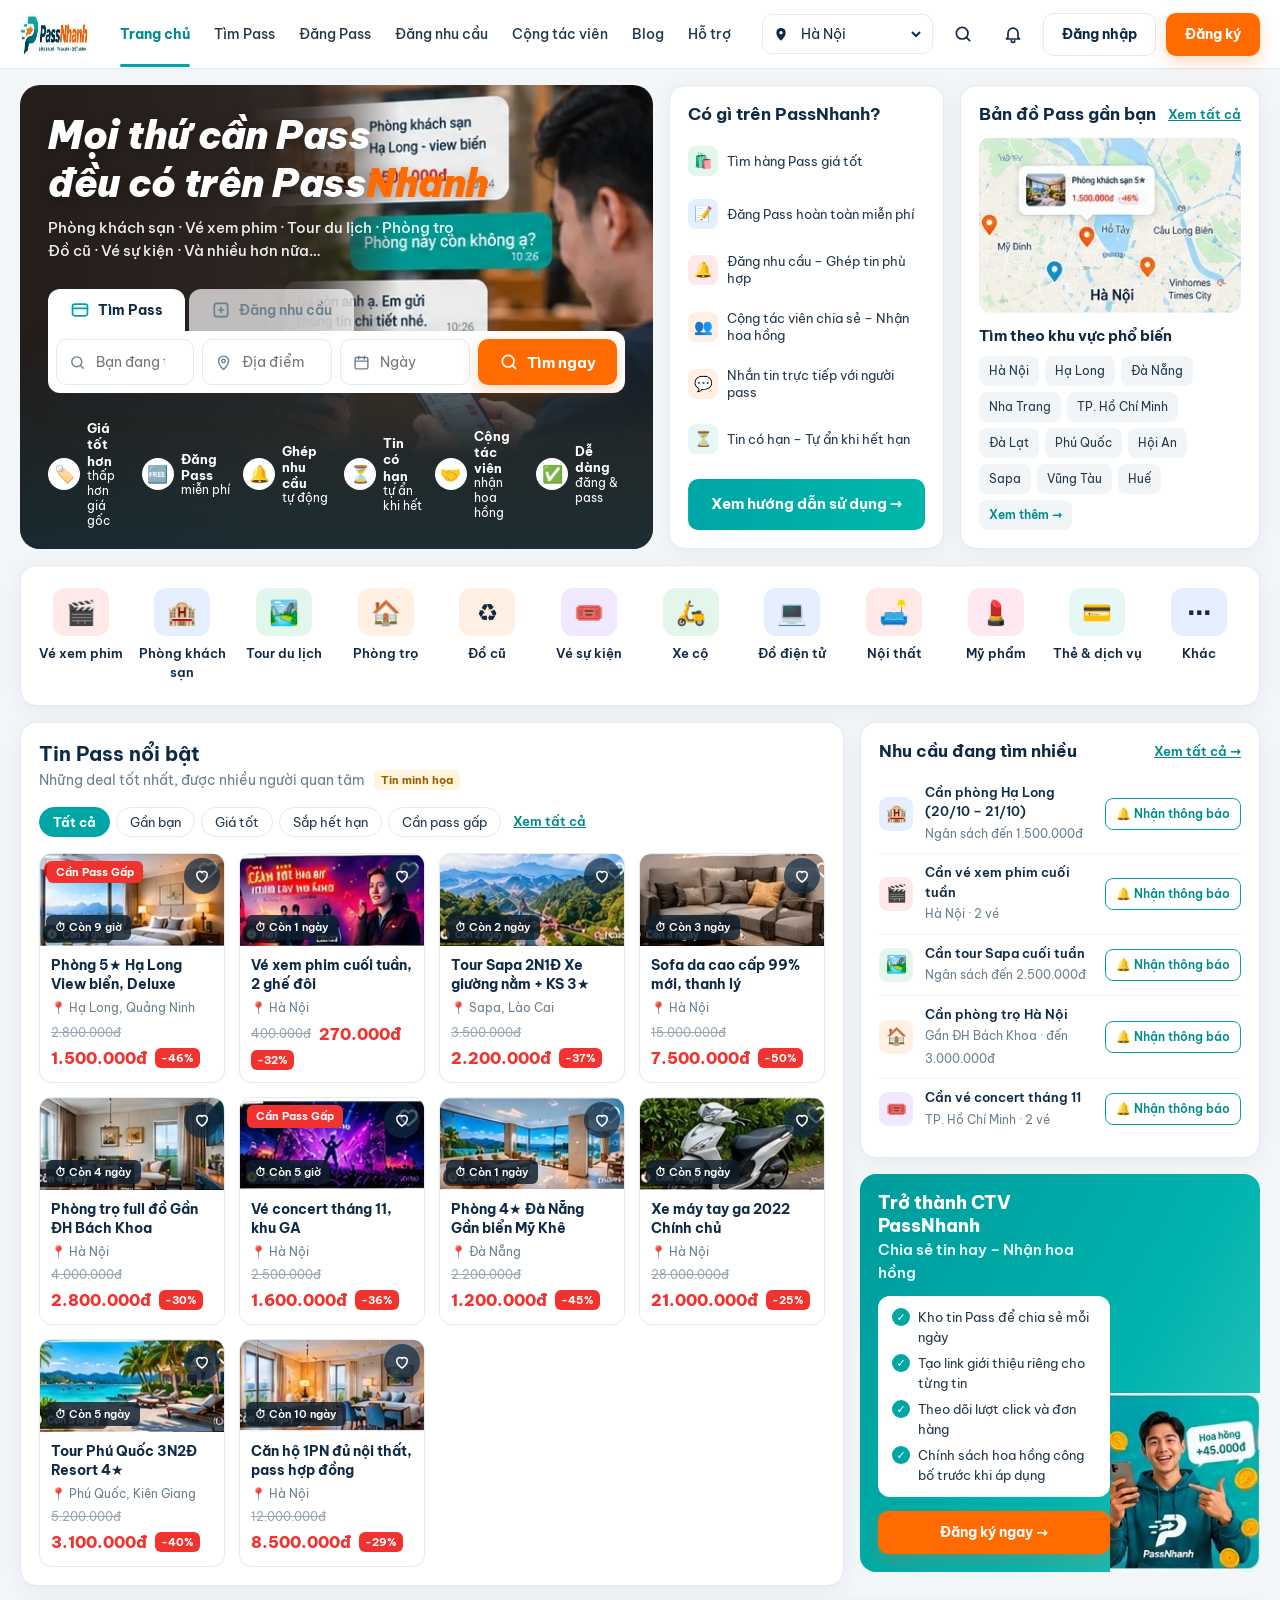
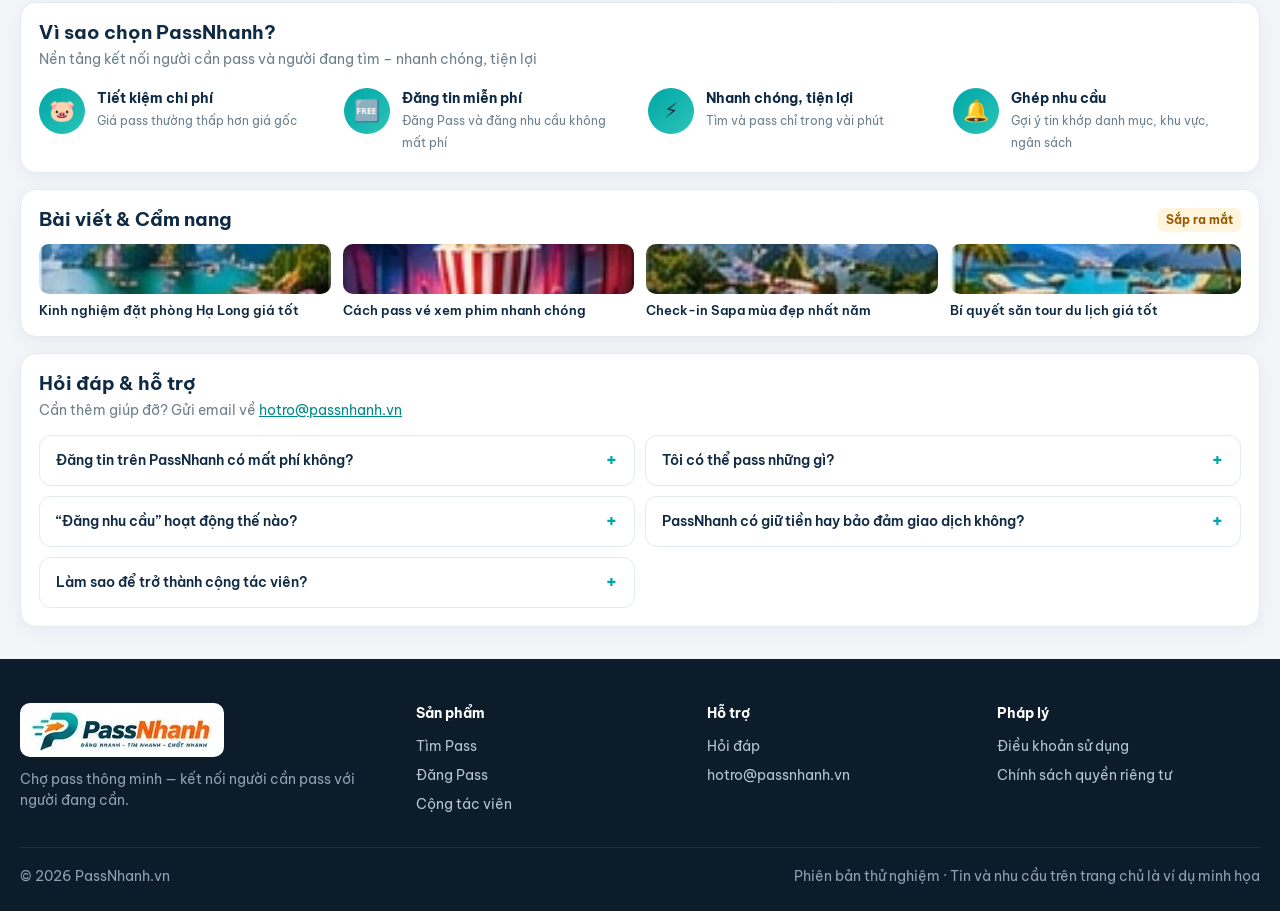
==== commit 4e0c437e: "Use the chat-photo hero with a dark overlay and white headline New hero photo cropped from the secon" ====
--- a/index.html
+++ b/index.html
@@ -15,12 +15,12 @@
   <meta property="og:title" content="PassNhanh.vn — Mọi thứ cần Pass đều có trên PassNhanh">
   <meta property="og:description" content="Phòng khách sạn, vé xem phim, tour du lịch, phòng trọ, đồ cũ, vé sự kiện… Đăng Pass miễn phí, săn giá hời.">
   <meta property="og:url" content="https://passnhanh.vn/">
-  <meta property="og:image" content="https://passnhanh.vn/assets/img/hero.webp">
+  <meta property="og:image" content="https://passnhanh.vn/assets/img/hero.webp?v=2">
 
   <link rel="preconnect" href="https://fonts.googleapis.com">
   <link rel="preconnect" href="https://fonts.gstatic.com" crossorigin>
   <link href="https://fonts.googleapis.com/css2?family=Be+Vietnam+Pro:ital,wght@0,400;0,500;0,600;0,700;0,800;1,800;1,900&display=swap" rel="stylesheet">
-  <link rel="stylesheet" href="assets/styles.css">
+  <link rel="stylesheet" href="assets/styles.css?v=20261015-2">
 
   <script type="application/ld+json">
   {"@context": "https://schema.org", "@type": "WebSite", "name": "PassNhanh.vn", "url": "https://passnhanh.vn/", "inLanguage": "vi"}
@@ -293,6 +293,6 @@
   </div>
 </footer>
 
-<script src="assets/main.js" defer></script>
+<script src="assets/main.js?v=20261015-2" defer></script>
 </body>
 </html>
--- a/assets/styles.css
+++ b/assets/styles.css
@@ -101,9 +101,10 @@
   position: relative; overflow: hidden; border-radius: 20px; min-height: 330px;
   padding: 26px 28px 20px; display: flex; flex-direction: column; justify-content: space-between; gap: 18px;
   background:
-    linear-gradient(90deg, #f9d7b8 0%, #f6dcc4 30%, rgba(246, 220, 196, .85) 45%, rgba(246, 220, 196, 0) 62%),
-    url("img/hero.webp") right center / auto 100% no-repeat,
-    linear-gradient(180deg, #f6d4b4, #9fc4c6);
+    linear-gradient(90deg, #241d1a 0%, #2c2420 36%, rgba(44, 36, 32, .85) 46%, rgba(44, 36, 32, 0) 60%),
+    linear-gradient(180deg, rgba(44, 36, 32, 0) 55%, #2c2420 80%),
+    url("img/hero.webp?v=2") right top / auto 80% no-repeat,
+    #2c2420;
 }
 .hero::after {
   content: ""; position: absolute; inset: auto 0 0 0; height: 45%;
@@ -111,10 +112,10 @@
   pointer-events: none;
 }
 .hero > * { position: relative; z-index: 1; }
-.hero h1 { font-size: clamp(28px, 3vw, 40px); font-style: italic; font-weight: 900; letter-spacing: -0.5px; color: var(--navy); }
+.hero h1 { font-size: clamp(28px, 3vw, 40px); font-style: italic; font-weight: 900; letter-spacing: -0.5px; color: #fff; text-shadow: 0 2px 12px rgba(0, 0, 0, .25); }
 .hero h1 span { color: var(--orange); }
 .hero-text .sep { display: none; }
-.hero-text p { margin-top: 10px; color: var(--navy); font-size: 15px; font-weight: 500; }
+.hero-text p { margin-top: 10px; color: rgba(255, 255, 255, .92); font-size: 15px; font-weight: 500; }
 
 .search-box { max-width: 760px; }
 .search-tabs { display: flex; gap: 4px; }
@@ -319,8 +320,8 @@
   .brand img { height: 36px; }
   .top-grid { grid-template-columns: minmax(0, 1fr); }
   .hero { padding: 20px 16px 16px; min-height: 0; background:
-    linear-gradient(180deg, rgba(249, 215, 184, .95) 0%, rgba(246, 220, 196, .75) 40%, rgba(246, 220, 196, .2) 70%),
-    url("img/hero.webp") 70% center / cover no-repeat; }
+    linear-gradient(180deg, rgba(36, 29, 26, .92) 0%, rgba(36, 29, 26, .7) 45%, rgba(36, 29, 26, .35) 75%),
+    url("img/hero.webp?v=2") 70% center / cover no-repeat; }
   .hero-text p br { display: none; }
   .hero-text .sep { display: inline; }
   .search-tab { flex: 1; justify-content: center; padding: 10px 8px; }
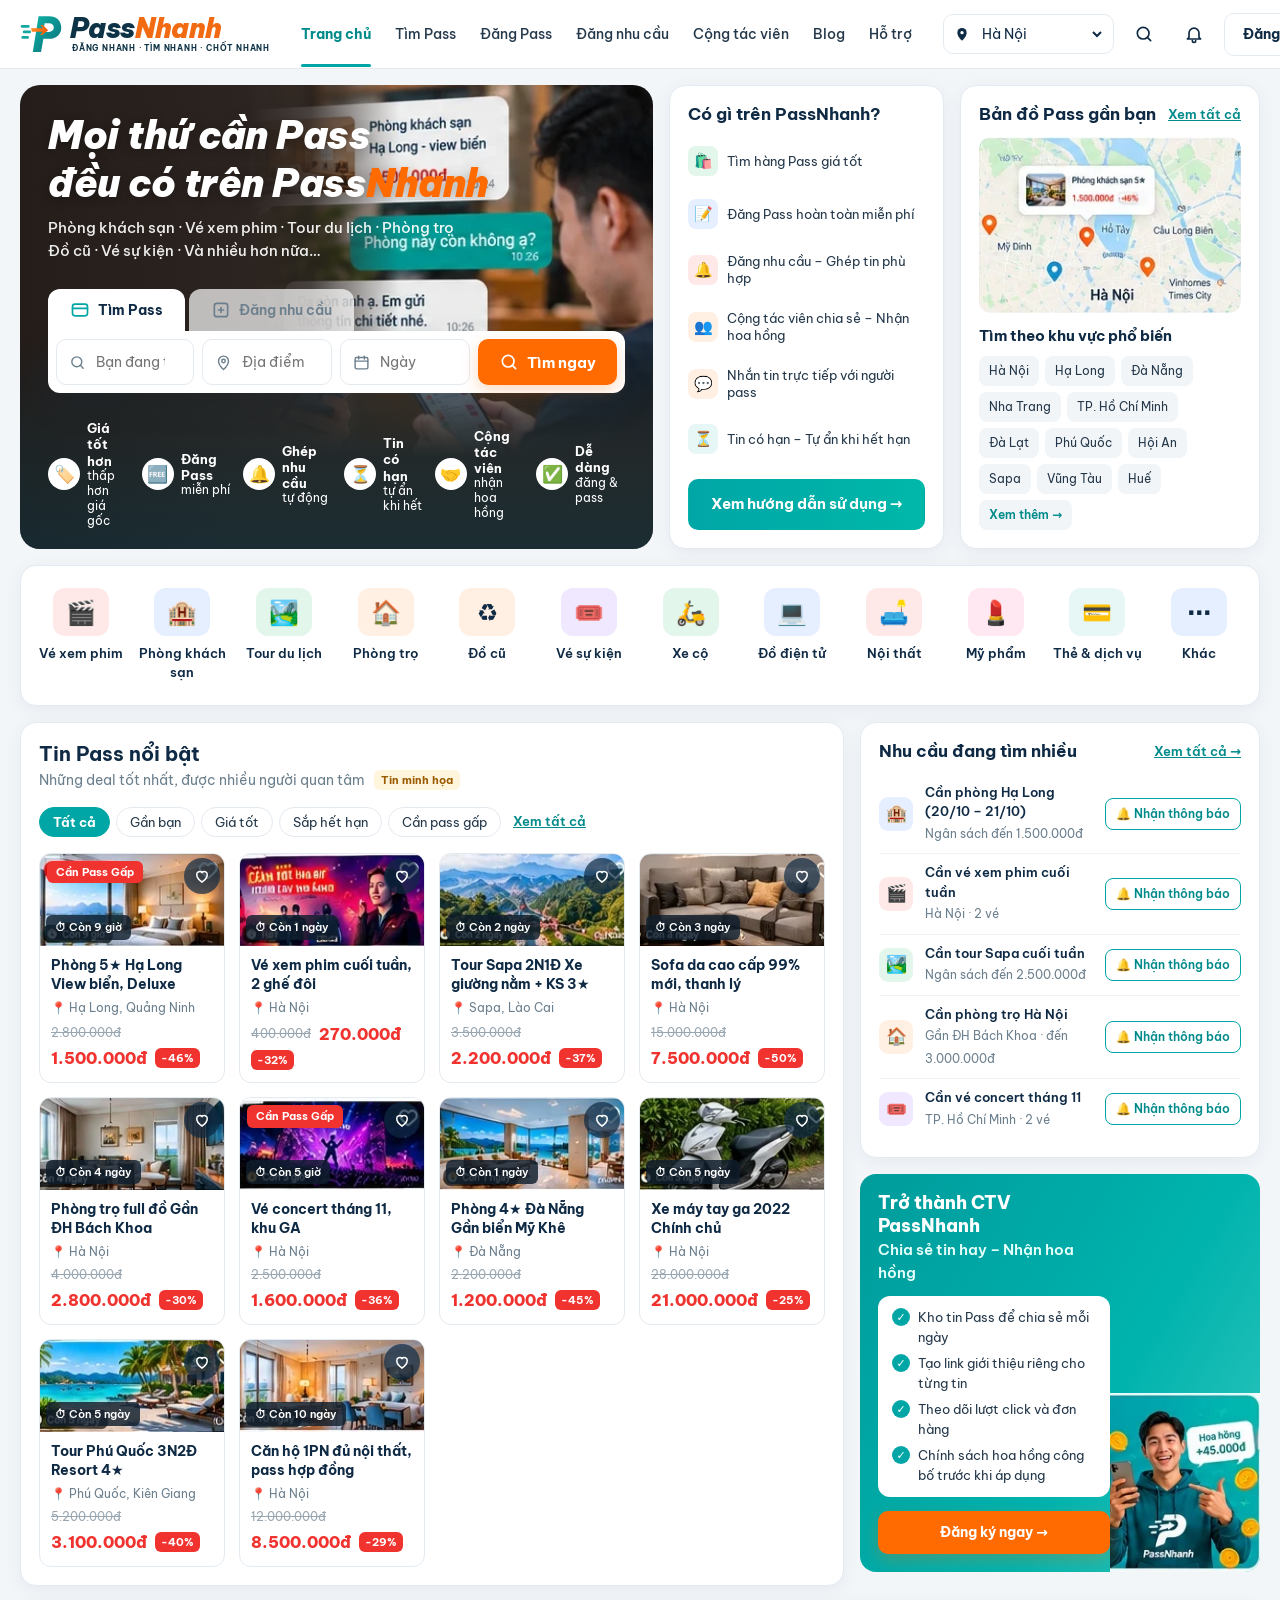
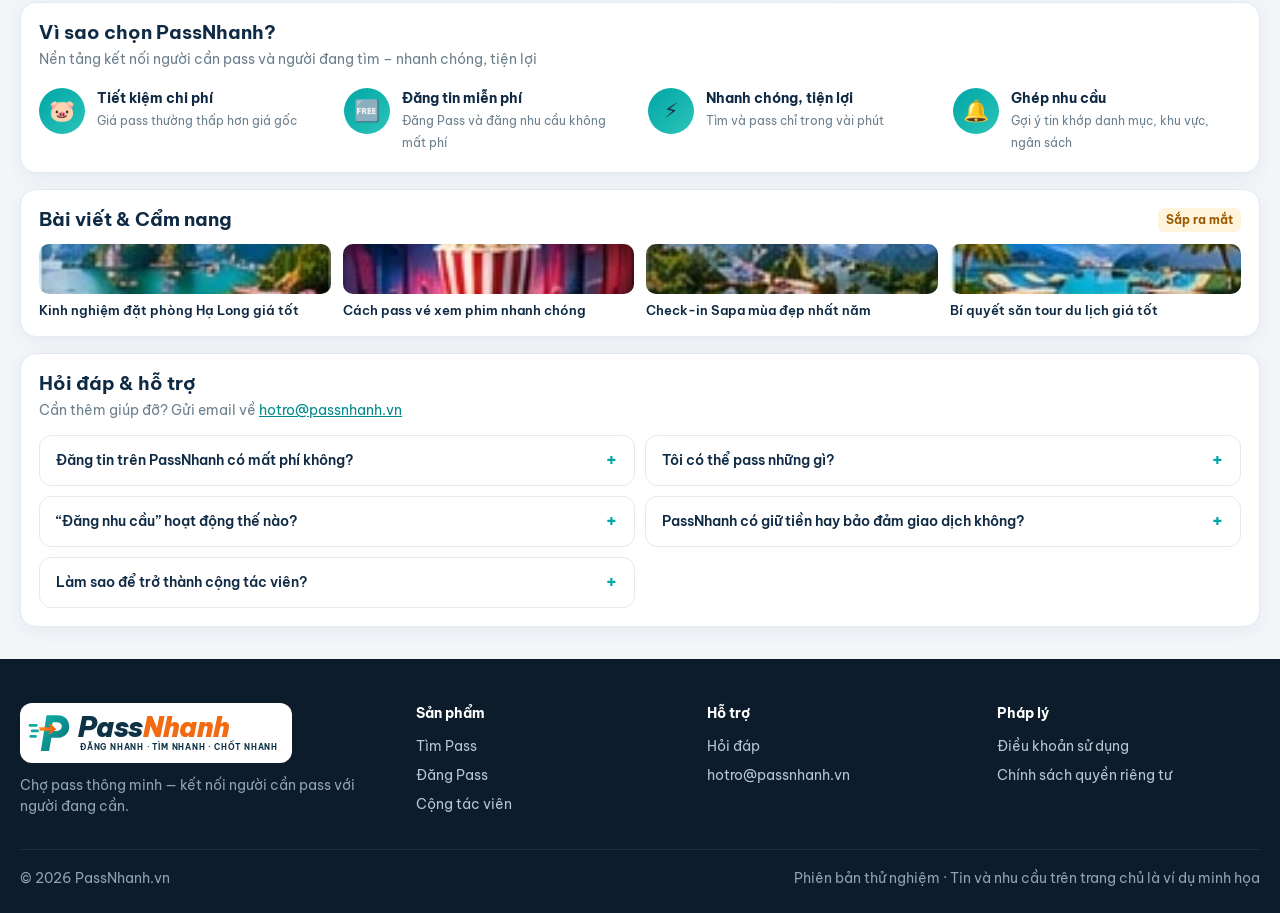
==== commit a8526c85: "Replace blurry raster logo with SVG mark and live text The old logo was a 184x42 crop of the mockup " ====
--- a/index.html
+++ b/index.html
@@ -20,7 +20,7 @@
   <link rel="preconnect" href="https://fonts.googleapis.com">
   <link rel="preconnect" href="https://fonts.gstatic.com" crossorigin>
   <link href="https://fonts.googleapis.com/css2?family=Be+Vietnam+Pro:ital,wght@0,400;0,500;0,600;0,700;0,800;1,800;1,900&display=swap" rel="stylesheet">
-  <link rel="stylesheet" href="assets/styles.css?v=20261015-2">
+  <link rel="stylesheet" href="assets/styles.css?v=20261015-3">
 
   <script type="application/ld+json">
   {"@context": "https://schema.org", "@type": "WebSite", "name": "PassNhanh.vn", "url": "https://passnhanh.vn/", "inLanguage": "vi"}
@@ -30,7 +30,7 @@
 
 <header class="site-header" id="top">
   <div class="container header-row">
-    <a class="brand" href="/" aria-label="PassNhanh.vn — Trang chủ"><img src="assets/img/logo.webp" alt="PassNhanh — Đăng nhanh, tìm nhanh, chốt nhanh" width="184" height="42"></a>
+    <a class="brand" href="/" aria-label="PassNhanh.vn — Trang chủ"><img class="brand-mark" src="assets/img/logo-mark.svg" alt="" width="44" height="44"><span class="brand-text"><span class="brand-name">Pass<b>Nhanh</b></span><span class="brand-tag">Đăng nhanh · Tìm nhanh · Chốt nhanh</span></span></a>
     <nav class="nav" id="nav" aria-label="Điều hướng chính">
       <a class="active" href="/">Trang chủ</a>
       <a class="js-app-link" data-path="/" href="#">Tìm Pass</a>
@@ -260,7 +260,7 @@
   <div class="container">
     <div class="footer-grid">
       <div>
-        <img src="assets/img/logo.webp" alt="PassNhanh" width="184" height="42" class="footer-logo">
+        <a class="brand" href="/" aria-label="PassNhanh.vn — Trang chủ"><img class="brand-mark" src="assets/img/logo-mark.svg" alt="" width="44" height="44"><span class="brand-text"><span class="brand-name">Pass<b>Nhanh</b></span><span class="brand-tag">Đăng nhanh · Tìm nhanh · Chốt nhanh</span></span></a>
         <p>Chợ pass thông minh — kết nối người cần pass với người đang cần.</p>
       </div>
       <div>
@@ -293,6 +293,6 @@
   </div>
 </footer>
 
-<script src="assets/main.js?v=20261015-2" defer></script>
+<script src="assets/main.js?v=20261015-3" defer></script>
 </body>
 </html>
--- a/assets/styles.css
+++ b/assets/styles.css
@@ -66,7 +66,7 @@
   border-bottom: 1px solid var(--line);
 }
 .site-header .container { display: flex; align-items: center; gap: 20px; height: 68px; }
-.brand img { height: 42px; width: auto; }
+.brand > img:not(.brand-mark) { height: 42px; width: auto; }
 .logo { font-size: 25px; font-weight: 900; letter-spacing: -1.2px; color: var(--teal); text-decoration: none; white-space: nowrap; }
 .logo b { color: var(--orange); }
 .logo small { font-size: 11px; color: #7b929e; letter-spacing: 0; font-weight: 700; }
@@ -317,7 +317,7 @@
   .container { padding: 0 16px; }
   .page { gap: 12px; padding-top: 12px; }
   .city-select { display: none; }
-  .brand img { height: 36px; }
+  .brand > img:not(.brand-mark) { height: 36px; }
   .top-grid { grid-template-columns: minmax(0, 1fr); }
   .hero { padding: 20px 16px 16px; min-height: 0; background:
     linear-gradient(180deg, rgba(36, 29, 26, .92) 0%, rgba(36, 29, 26, .7) 45%, rgba(36, 29, 26, .35) 75%),
@@ -344,3 +344,22 @@
   html { scroll-behavior: auto; }
   * { transition: none !important; }
 }
+
+/* Logo */
+.brand { display: inline-flex; align-items: center; gap: 6px; text-decoration: none; flex: none; }
+.brand-mark { width: 44px; height: 44px; flex: none; }
+.brand-text { display: flex; flex-direction: column; line-height: 1; }
+.brand-name { font-size: 27px; font-weight: 900; font-style: italic; letter-spacing: -0.6px; color: #0f3346; white-space: nowrap; }
+.brand-name b { font-weight: 900; color: #f26a12; }
+.brand-tag { font-size: 7.8px; font-weight: 700; letter-spacing: 0.8px; color: #0f3346; text-transform: uppercase; margin-top: 3px; padding-left: 2px; white-space: nowrap; }
+.site-footer .brand { background: #fff; border-radius: 12px; padding: 8px 14px 8px 8px; margin-bottom: 12px; }
+@media (max-width: 640px) {
+  .brand-mark { width: 36px; height: 36px; }
+  .brand-name { font-size: 22px; }
+  .brand-tag { font-size: 6.4px; letter-spacing: 0.6px; }
+  .site-header .container { gap: 10px; }
+}
+@media (max-width: 420px) {
+  .site-header .brand-tag { display: none; }
+  .header-tools { gap: 4px; }
+}
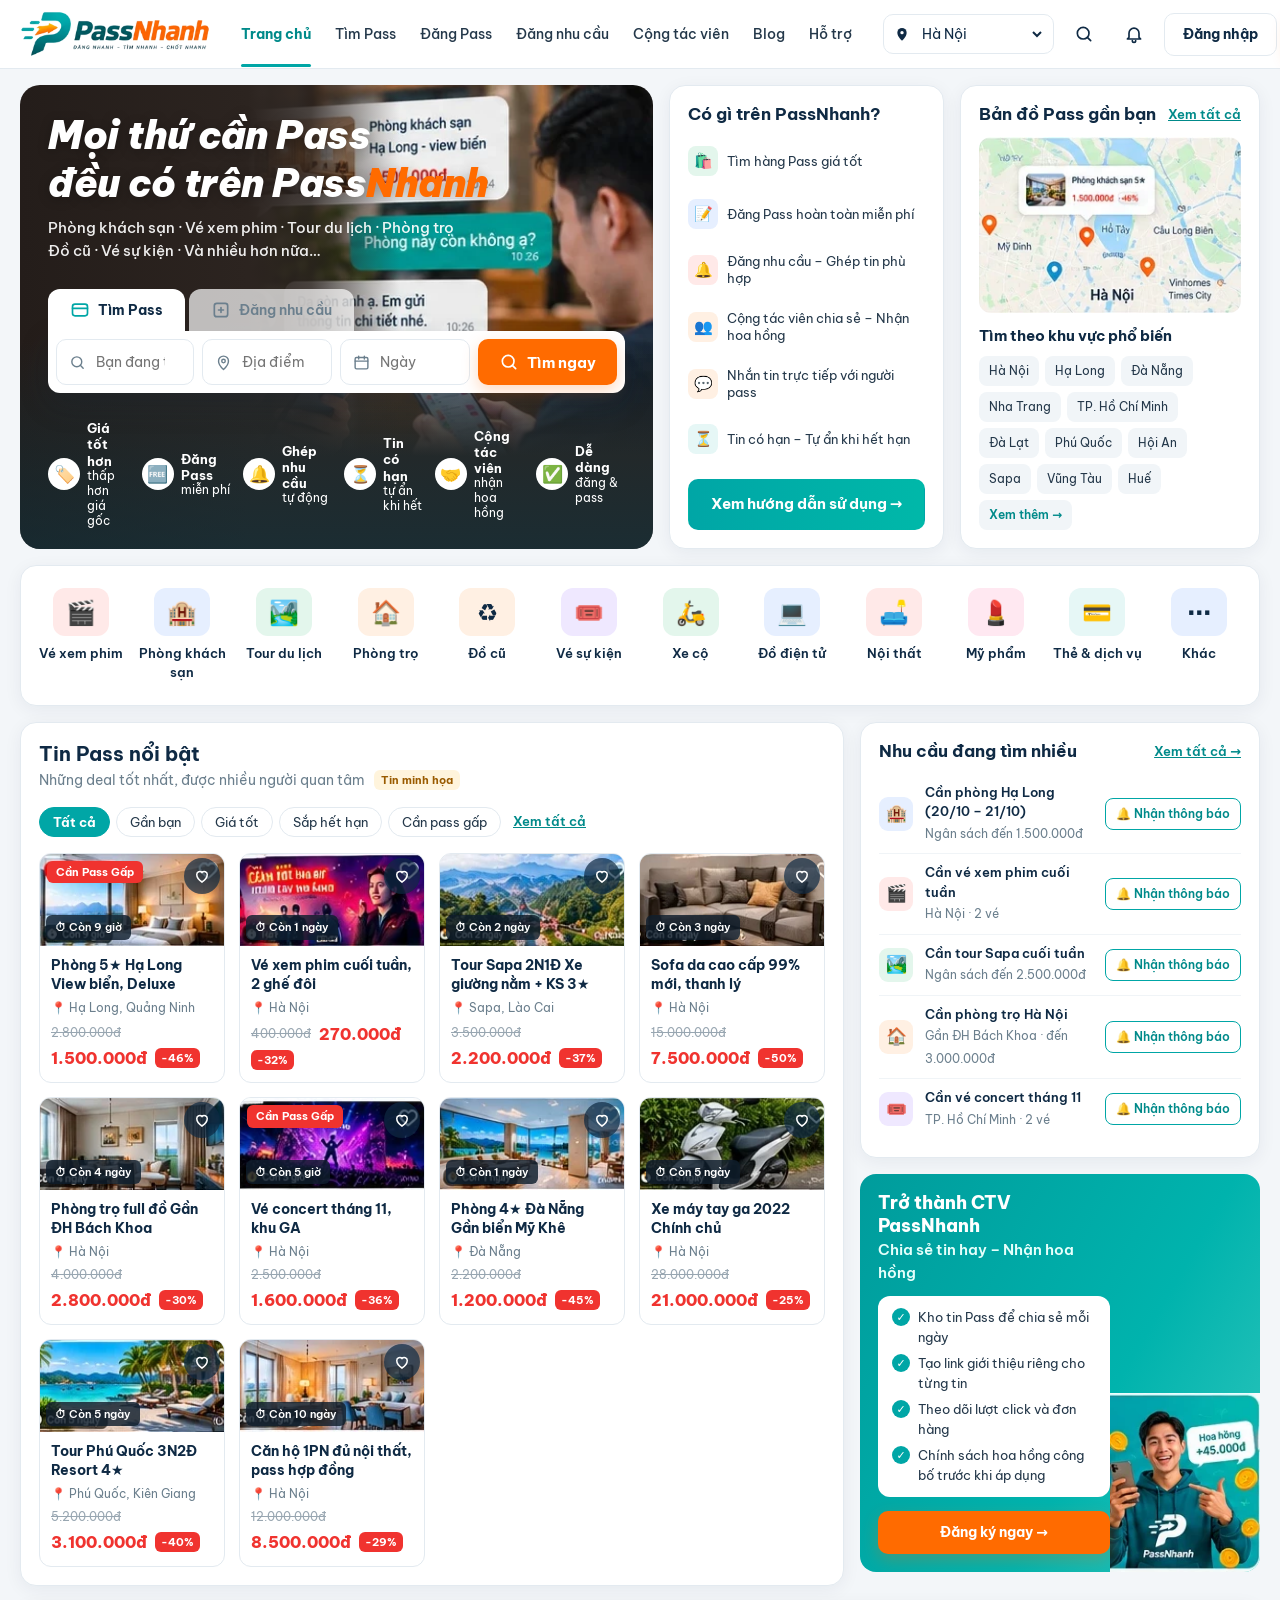
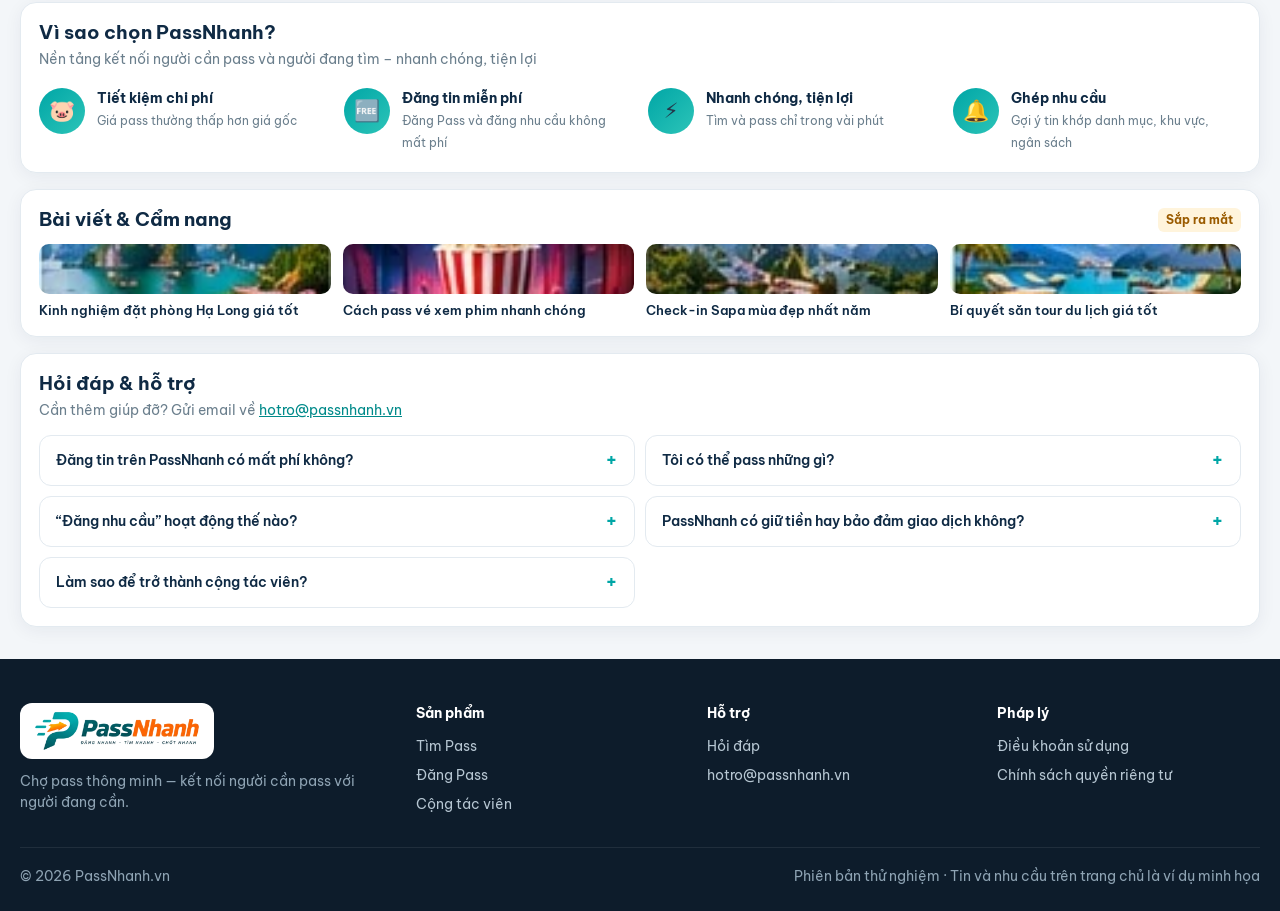
==== commit c5acc460: "Use the official PassNhanh logo artwork Replace the hand-drawn SVG mark and text wordmark with the o" ====
--- a/index.html
+++ b/index.html
@@ -7,7 +7,8 @@
   <meta name="description" content="PassNhanh.vn là chợ pass: phòng khách sạn, vé xem phim, tour du lịch, phòng trọ, đồ cũ, vé sự kiện và nhiều hơn nữa. Đăng Pass miễn phí, đăng nhu cầu để được ghép tin phù hợp.">
   <meta name="theme-color" content="#00a6a6">
   <link rel="canonical" href="https://passnhanh.vn/">
-  <link rel="icon" href="assets/favicon.svg" type="image/svg+xml">
+  <link rel="icon" href="assets/img/favicon.png" type="image/png">
+  <link rel="apple-touch-icon" href="assets/img/apple-touch-icon.png">
 
   <meta property="og:type" content="website">
   <meta property="og:locale" content="vi_VN">
@@ -20,7 +21,7 @@
   <link rel="preconnect" href="https://fonts.googleapis.com">
   <link rel="preconnect" href="https://fonts.gstatic.com" crossorigin>
   <link href="https://fonts.googleapis.com/css2?family=Be+Vietnam+Pro:ital,wght@0,400;0,500;0,600;0,700;0,800;1,800;1,900&display=swap" rel="stylesheet">
-  <link rel="stylesheet" href="assets/styles.css?v=20261015-3">
+  <link rel="stylesheet" href="assets/styles.css?v=20261015-4">
 
   <script type="application/ld+json">
   {"@context": "https://schema.org", "@type": "WebSite", "name": "PassNhanh.vn", "url": "https://passnhanh.vn/", "inLanguage": "vi"}
@@ -30,7 +31,7 @@
 
 <header class="site-header" id="top">
   <div class="container header-row">
-    <a class="brand" href="/" aria-label="PassNhanh.vn — Trang chủ"><img class="brand-mark" src="assets/img/logo-mark.svg" alt="" width="44" height="44"><span class="brand-text"><span class="brand-name">Pass<b>Nhanh</b></span><span class="brand-tag">Đăng nhanh · Tìm nhanh · Chốt nhanh</span></span></a>
+    <a class="brand" href="/" aria-label="PassNhanh.vn — Trang chủ"><img class="brand-logo" src="assets/img/logo.webp?v=2" alt="PassNhanh — Đăng nhanh, tìm nhanh, chốt nhanh" width="596" height="144"></a>
     <nav class="nav" id="nav" aria-label="Điều hướng chính">
       <a class="active" href="/">Trang chủ</a>
       <a class="js-app-link" data-path="/" href="#">Tìm Pass</a>
@@ -260,7 +261,7 @@
   <div class="container">
     <div class="footer-grid">
       <div>
-        <a class="brand" href="/" aria-label="PassNhanh.vn — Trang chủ"><img class="brand-mark" src="assets/img/logo-mark.svg" alt="" width="44" height="44"><span class="brand-text"><span class="brand-name">Pass<b>Nhanh</b></span><span class="brand-tag">Đăng nhanh · Tìm nhanh · Chốt nhanh</span></span></a>
+        <a class="brand" href="/" aria-label="PassNhanh.vn — Trang chủ"><img class="brand-logo" src="assets/img/logo.webp?v=2" alt="PassNhanh — Đăng nhanh, tìm nhanh, chốt nhanh" width="596" height="144"></a>
         <p>Chợ pass thông minh — kết nối người cần pass với người đang cần.</p>
       </div>
       <div>
@@ -293,6 +294,6 @@
   </div>
 </footer>
 
-<script src="assets/main.js?v=20261015-3" defer></script>
+<script src="assets/main.js?v=20261015-4" defer></script>
 </body>
 </html>
--- a/assets/styles.css
+++ b/assets/styles.css
@@ -66,7 +66,7 @@
   border-bottom: 1px solid var(--line);
 }
 .site-header .container { display: flex; align-items: center; gap: 20px; height: 68px; }
-.brand > img:not(.brand-mark) { height: 42px; width: auto; }
+.brand > img.custom-logo { height: 42px; width: auto; }
 .logo { font-size: 25px; font-weight: 900; letter-spacing: -1.2px; color: var(--teal); text-decoration: none; white-space: nowrap; }
 .logo b { color: var(--orange); }
 .logo small { font-size: 11px; color: #7b929e; letter-spacing: 0; font-weight: 700; }
@@ -317,7 +317,7 @@
   .container { padding: 0 16px; }
   .page { gap: 12px; padding-top: 12px; }
   .city-select { display: none; }
-  .brand > img:not(.brand-mark) { height: 36px; }
+  .brand > img.custom-logo { height: 36px; }
   .top-grid { grid-template-columns: minmax(0, 1fr); }
   .hero { padding: 20px 16px 16px; min-height: 0; background:
     linear-gradient(180deg, rgba(36, 29, 26, .92) 0%, rgba(36, 29, 26, .7) 45%, rgba(36, 29, 26, .35) 75%),
@@ -346,20 +346,15 @@
 }
 
 /* Logo */
-.brand { display: inline-flex; align-items: center; gap: 6px; text-decoration: none; flex: none; }
-.brand-mark { width: 44px; height: 44px; flex: none; }
-.brand-text { display: flex; flex-direction: column; line-height: 1; }
-.brand-name { font-size: 27px; font-weight: 900; font-style: italic; letter-spacing: -0.6px; color: #0f3346; white-space: nowrap; }
-.brand-name b { font-weight: 900; color: #f26a12; }
-.brand-tag { font-size: 7.8px; font-weight: 700; letter-spacing: 0.8px; color: #0f3346; text-transform: uppercase; margin-top: 3px; padding-left: 2px; white-space: nowrap; }
-.site-footer .brand { background: #fff; border-radius: 12px; padding: 8px 14px 8px 8px; margin-bottom: 12px; }
+.brand { display: inline-flex; align-items: center; text-decoration: none; flex: none; }
+.brand-logo { height: 46px; width: auto; display: block; }
+.site-footer .brand { background: #fff; border-radius: 12px; padding: 8px 14px; margin-bottom: 12px; }
+.site-footer .brand-logo { height: 40px; }
 @media (max-width: 640px) {
-  .brand-mark { width: 36px; height: 36px; }
-  .brand-name { font-size: 22px; }
-  .brand-tag { font-size: 6.4px; letter-spacing: 0.6px; }
+  .brand-logo { height: 38px; }
   .site-header .container { gap: 10px; }
 }
 @media (max-width: 420px) {
-  .site-header .brand-tag { display: none; }
+  .site-header .brand-logo { height: 32px; }
   .header-tools { gap: 4px; }
 }
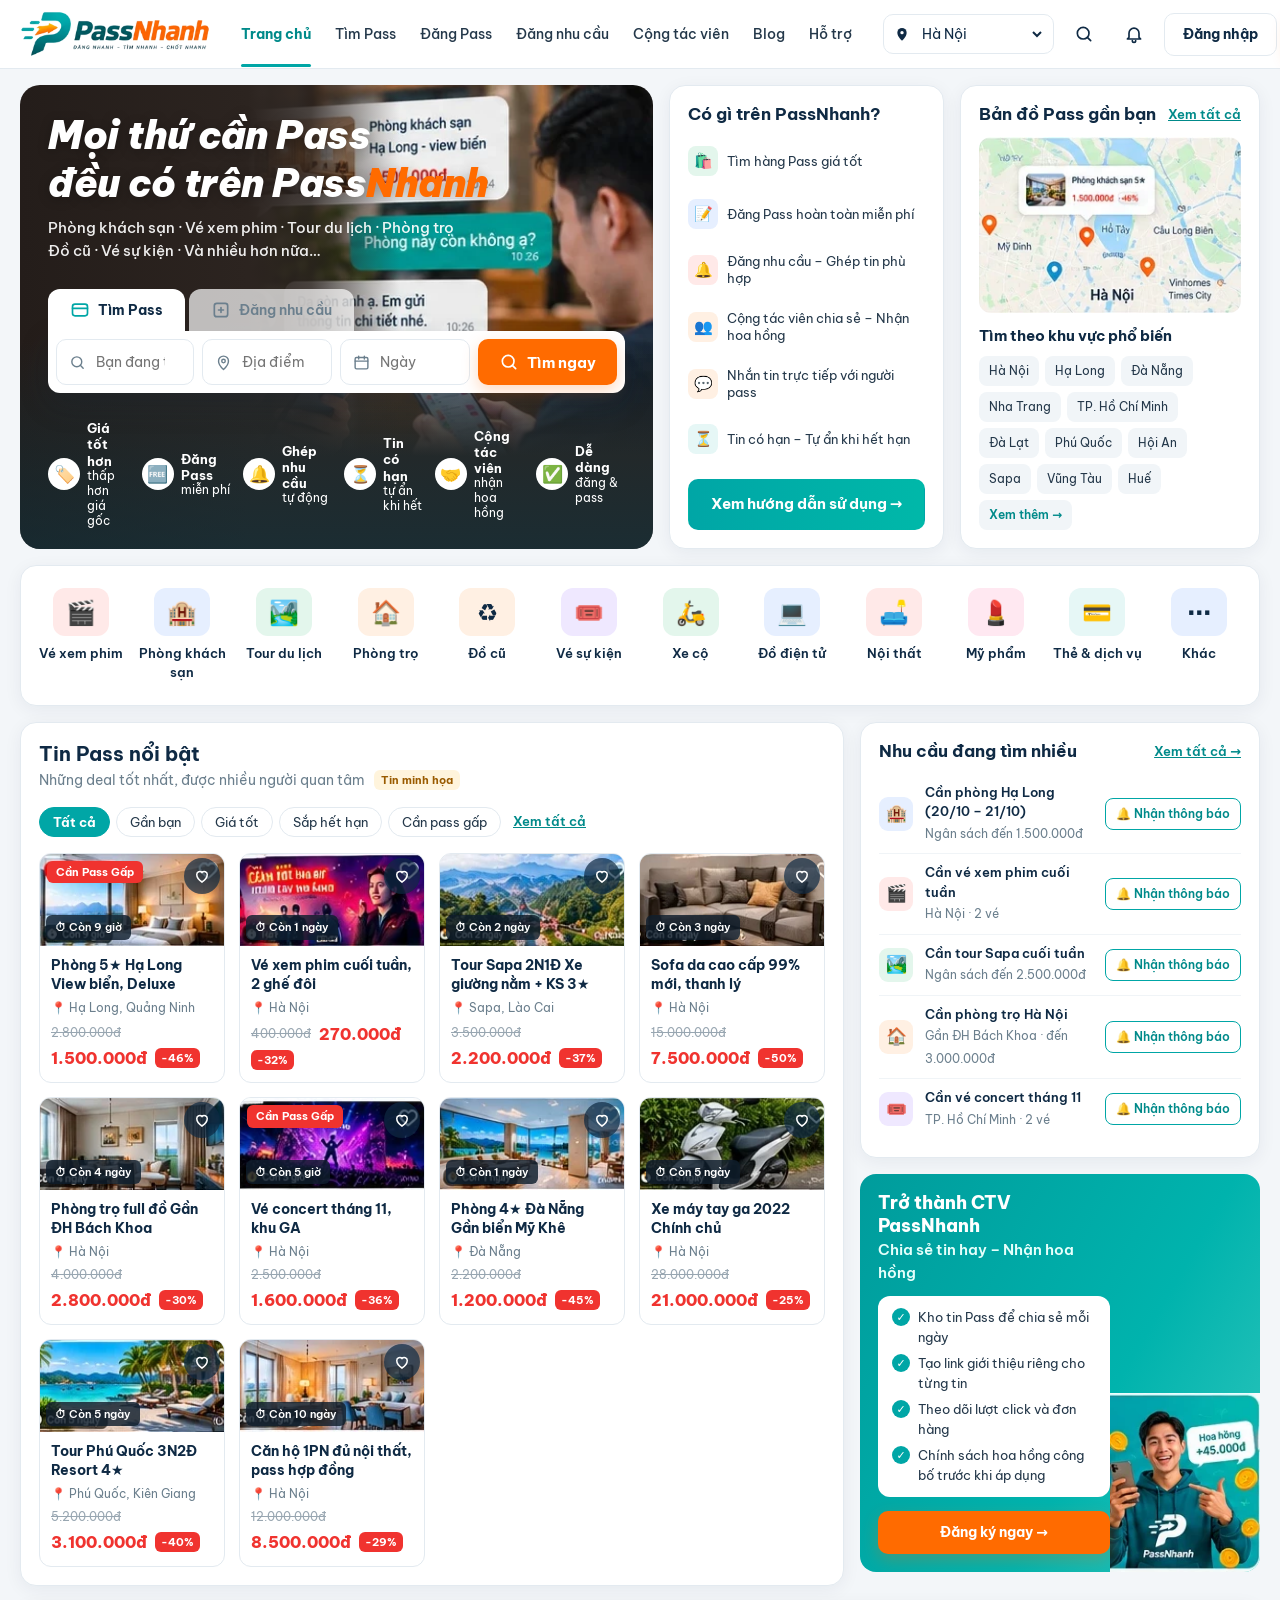
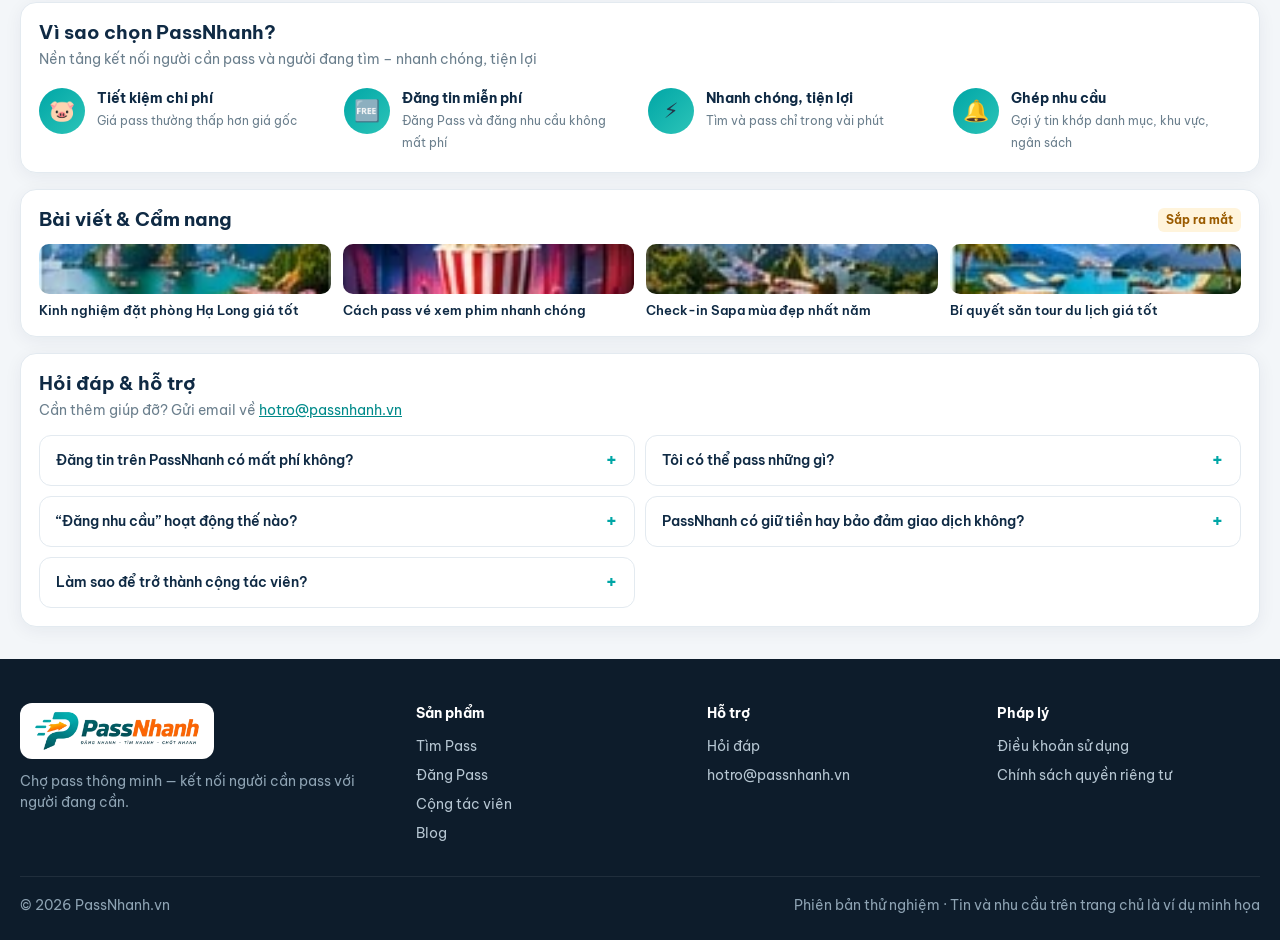
==== commit a87f5975: "Add WordPress blog at /blog using the PassNhanh theme Theme detects a subfolder install (blog mode):" ====
--- a/index.html
+++ b/index.html
@@ -21,7 +21,7 @@
   <link rel="preconnect" href="https://fonts.googleapis.com">
   <link rel="preconnect" href="https://fonts.gstatic.com" crossorigin>
   <link href="https://fonts.googleapis.com/css2?family=Be+Vietnam+Pro:ital,wght@0,400;0,500;0,600;0,700;0,800;1,800;1,900&display=swap" rel="stylesheet">
-  <link rel="stylesheet" href="assets/styles.css?v=20261015-4">
+  <link rel="stylesheet" href="assets/styles.css?v=20261016">
 
   <script type="application/ld+json">
   {"@context": "https://schema.org", "@type": "WebSite", "name": "PassNhanh.vn", "url": "https://passnhanh.vn/", "inLanguage": "vi"}
@@ -38,7 +38,7 @@
       <a class="js-app-link" data-path="/" href="#">Đăng Pass</a>
       <a class="js-app-link" data-path="/" href="#">Đăng nhu cầu</a>
       <a href="#ctv">Cộng tác viên</a>
-      <a href="#blog">Blog</a>
+      <a href="/blog/">Blog</a>
       <a href="#ho-tro">Hỗ trợ</a>
       <div class="nav-auth">
         <a class="btn btn-outline js-app-link" data-path="/" href="#">Đăng nhập</a>
@@ -216,8 +216,8 @@
     </div>
 
     <div class="card blog" id="blog">
-      <div class="card-head"><h2>Bài viết &amp; Cẩm nang</h2><span class="soon">Sắp ra mắt</span></div>
-      <div class="blog-grid">
+      <div class="card-head"><h2>Bài viết &amp; Cẩm nang</h2><span class="soon" id="blogMore">Sắp ra mắt</span></div>
+      <div class="blog-grid" id="blogGrid">
         <article><img src="assets/img/blog-halong.webp" alt="" width="115" height="50" loading="lazy"><h3>Kinh nghiệm đặt phòng Hạ Long giá tốt</h3></article>
         <article><img src="assets/img/blog-movie.webp" alt="" width="113" height="50" loading="lazy"><h3>Cách pass vé xem phim nhanh chóng</h3></article>
         <article><img src="assets/img/blog-sapa.webp" alt="" width="115" height="50" loading="lazy"><h3>Check-in Sapa mùa đẹp nhất năm</h3></article>
@@ -270,6 +270,7 @@
           <li><a class="js-app-link" data-path="/" href="#">Tìm Pass</a></li>
           <li><a class="js-app-link" data-path="/" href="#">Đăng Pass</a></li>
           <li><a href="#ctv">Cộng tác viên</a></li>
+          <li><a href="/blog/">Blog</a></li>
         </ul>
       </div>
       <div>
@@ -294,6 +295,6 @@
   </div>
 </footer>
 
-<script src="assets/main.js?v=20261015-4" defer></script>
+<script src="assets/main.js?v=20261016" defer></script>
 </body>
 </html>
--- a/assets/styles.css
+++ b/assets/styles.css
@@ -358,3 +358,5 @@
   .site-header .brand-logo { height: 32px; }
   .header-tools { gap: 4px; }
 }
+.blog-item { text-decoration: none; display: block; }
+.blog-item:hover h3 { color: var(--teal-dark); }
